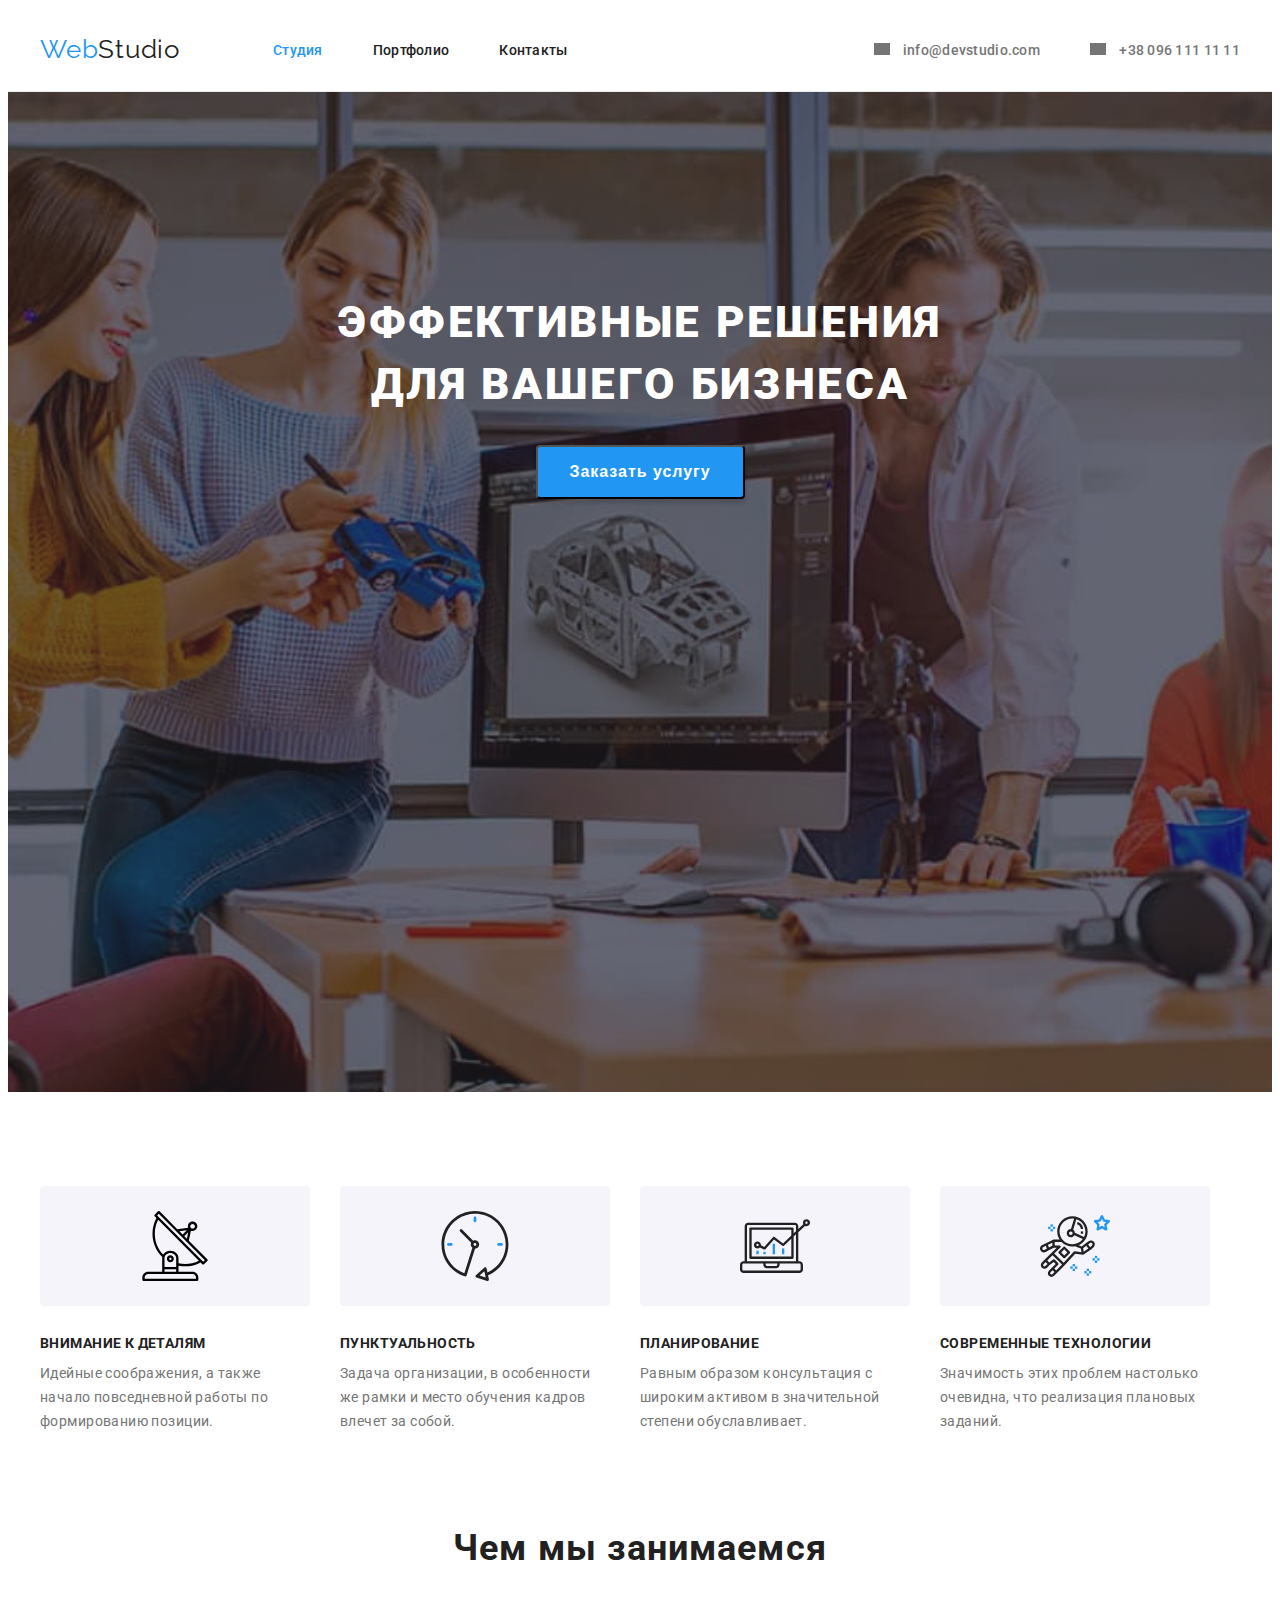
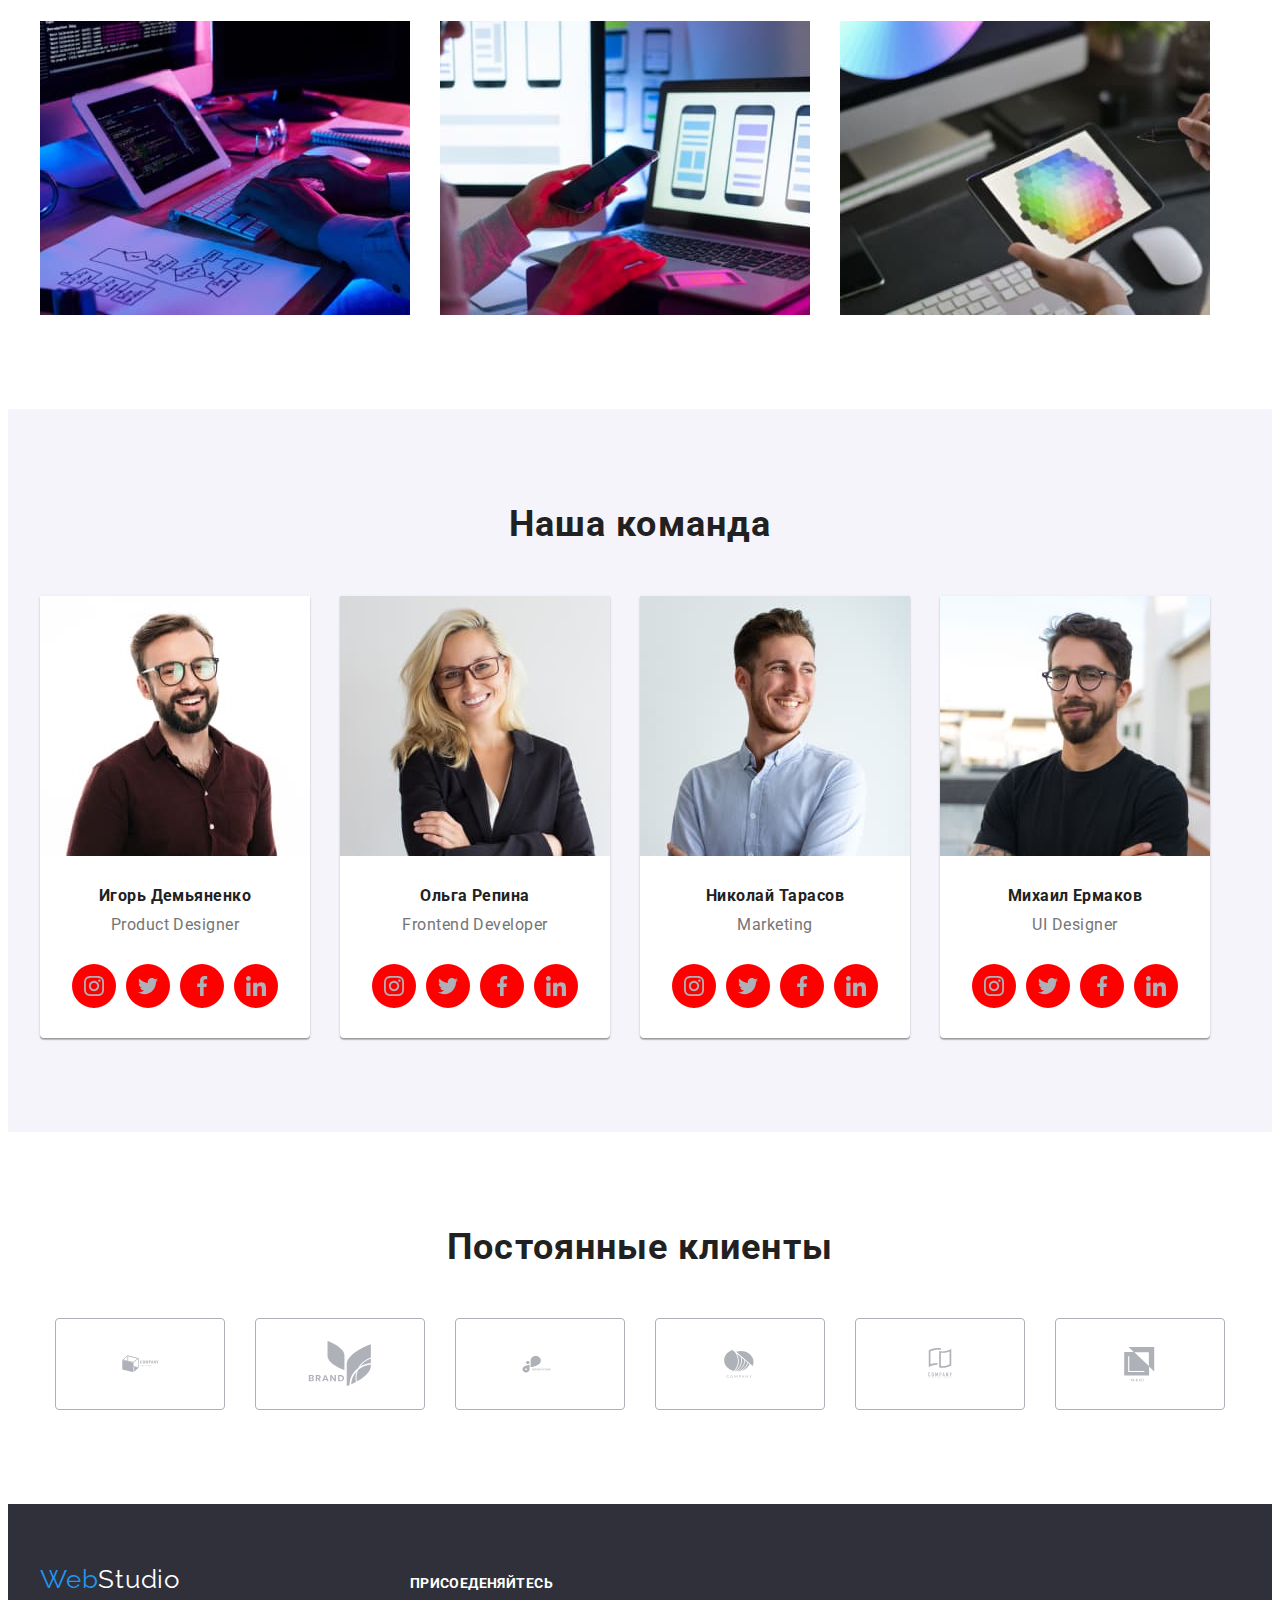
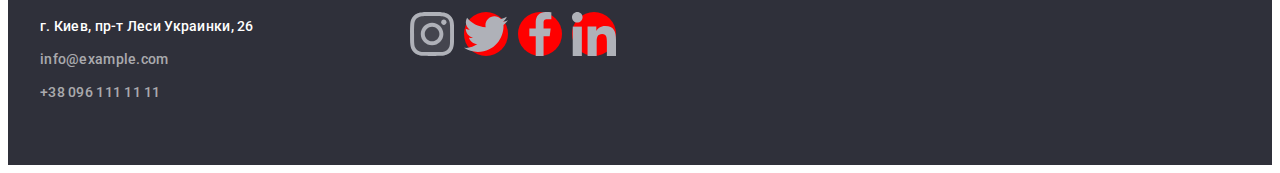
==== index.html @ eb49e993 "y" ====
<!DOCTYPE html>
<html lang="ru">
  <head>
    <meta charset="UTF-8" />
    <meta http-equiv="X-UA-Compatible" content="IE=edge" />
    <meta name="viewport" content="width=device-width, initial-scale=1.0" />
    <title>WebStudio</title>
    <link rel="preconnect" href="https://fonts.googleapis.com" />
    <link rel="preconnect" href="https://fonts.gstatic.com" crossorigin />
    <link
      href="https://fonts.googleapis.com/css2?family=Raleway:ital,wght@0,700;1,700&display=swap"
      rel="stylesheet"
    />
    <link
      href="https://fonts.googleapis.com/css2?family=Raleway:wght@700&family=Roboto:wght@400;500;700;900&family=Shizuru&display=swap"
      rel="stylesheet"
    />
    <link
      rel="stylesheet"
      href="https://cdnjs.cloudflare.com/ajax/libs/modern-normalize/1.1.0/modern-normalize.min.css"
      integrity="sha512-wpPYUAdjBVSE4KJnH1VR1HeZfpl1ub8YT/NKx4PuQ5NmX2tKuGu6U/JRp5y+Y8XG2tV+wKQpNHVUX03MfMFn9Q=="
      crossorigin="anonymous"
      referrerpolicy="no-referrer"
    />
    <link rel="stylesheet" href="./css/styles.css" />
  </head>
  <body>
    <header class="border">
      <div class="container container-flex">
        <nav class="container-flex">
          <a href="index.html" class="header-logo a logo"
            ><span class="header-logo-styles">Web</span>Studio</a
          >
          <ul class="list container-flex header-stydia">
            <li class="header-info-margin">
              <a class="header-items a" href="index.html"
                ><span class="portfolio">Студия</span></a
              >
            </li>
            <li class="header-info-margin header-port">
              <a class="header-items a" href="portfolio.html">Портфолио</a>
            </li>
            <li class="header-info-margin header-cont">
              <a class="header-items a" href="#contacts">Контакты</a>
            </li>
          </ul>
        </nav>
        <ul class="list container-flex header-email">
          <li class="header-info-margin icon-email">
            <a class="header-contakty a conatakt header-mail" href="mailto:">
              <svg class="email" width="16" height="12">
                <use href="./images/symbol-defs.svg#icon-envelope5"></use>
              </svg>
              info@devstudio.com</a
            >
          </li>
          <li class="header-info-margin header-tele">
            <a class="header-contakty a header-tel" href="tel:+380961111111">
              <svg class="email" width="16" height="12">
                <use href="./images/symbol-defs.svg#icon-Vector"></use>
              </svg>
              +38 096 111 11 11</a
            >
          </li>
        </ul>
      </div>
    </header>
    <main>
      <section class="hero overlay">
        <div class="container">
          <h1 class="hero-list list">ЭФФЕКТИВНЫЕ РЕШЕНИЯ ДЛЯ ВАШЕГО БИЗНЕСА</h1>
          <button type="button" class="hero-btn">
            <span class="hero-btn-text">Заказать услугу</span>
          </button>
        </div>
      </section>
      <section class="main-section">
        <div class="container">
          <h2 class="visually-hidden">
            Ключевые моменты и решения для бизнеса
          </h2>
          <ul class="main-item list">
            <li class="main-margin">
              <div class="main-icon">
                <svg class="" width="70" height="70">
                  <use href="./images/symbol-defs.svg#icon-antenna1"></use>
                </svg>
              </div>
              <h3 class="main-item-heading item-heading">ВНИМАНИЕ К ДЕТАЛЯМ</h3>
              <p class="main-item-text">
                Идейные соображения, а также начало повседневной работы по
                формированию позиции.
              </p>
            </li>
            <li class="main-margin">
              <div class="main-icon">
                <svg class="" width="70" height="70">
                  <use href="./images/symbol-defs.svg#icon-clock1"></use>
                </svg>
              </div>
              <h3 class="main-item-heading item-heading">ПУНКТУАЛЬНОСТЬ</h3>
              <p class="main-item-text">
                Задача организации, в особенности же рамки и место обучения
                кадров влечет за собой.
              </p>
            </li>
            <li class="main-margin">
              <div class="main-icon">
                <svg class="" width="70" height="70">
                  <use href="./images/symbol-defs.svg#icon-diagram-1"></use>
                </svg>
              </div>
              <h3 class="main-item-heading item-heading">ПЛАНИРОВАНИЕ</h3>
              <p class="main-item-text">
                Равным образом консультация с широким активом в значительной
                степени обуславливает.
              </p>
            </li>
            <li class="main-margin">
              <div class="main-icon">
                <svg class="" width="70" height="70">
                  <use href="./images/symbol-defs.svg#icon-astronaut1"></use>
                </svg>
              </div>
              <h3 class="main-item-heading item-heading">
                СОВРЕМЕННЫЕ ТЕХНОЛОГИИ
              </h3>
              <p class="main-item-text">
                Значимость этих проблем настолько очевидна, что реализация
                плановых заданий.
              </p>
            </li>
          </ul>
        </div>
      </section>
      <section class="main-bottom">
        <div class="container color">
          <h2 class="main-skills-heading general">Чем мы занимаемся</h2>
          <ul class="list img-margin header-flex">
            <li class="main-foto">
              <img
                src="./images/img.jpg"
                alt="Стол с компьютером"
                width="370"
                height="294"
              />
            </li>
            <li class="main-foto">
              <img
                src="./images/img2.jpg"
                alt="Информация на мониторе ноутбука"
                width="370"
                height="294"
              />
            </li>
            <li class="main-foto">
              <img
                src="./images/img3.jpg"
                alt="Цветовая палитра на экране планшета"
                width="370"
                height="294"
              />
            </li>
          </ul>
        </div>
      </section>
      <section class="section">
        <div class="container">
          <h2 class="team-heading general">Наша команда</h2>
          <ul class="list header-flex">
            <li class="team-foto">
              <img
                src="./images/img4.jpg"
                alt="Игорь Демьяненко"
                width="270"
                height="260"
              />
              <h3 class="team-name">Игорь Демьяненко</h3>
              <p class="team-profession">Product Designer</p>
              <ul class="team-foto-item list">
                <li class="team-foto-ikon">
                  <a href="" class="team-soc-link">
                    <svg class="team-soc-svg" width="20" height="20">
                      <use href="./images/symbol-defs.svg#icon-instagram"></use>
                    </svg>
                  </a>
                </li>
                <li class="team-foto-ikon">
                  <a href="" class="team-soc-link">
                    <svg class="team-soc-svg" width="20" height="20">
                      <use href="./images/symbol-defs.svg#icon-twitter"></use>
                    </svg>
                  </a>
                </li>
                <li class="team-foto-ikon">
                  <a href="" class="team-soc-link">
                    <svg class="team-soc-svg" width="20" height="20">
                      <use href="./images/symbol-defs.svg#icon-facebook"></use>
                    </svg>
                  </a>
                </li>
                <li class="team-foto-ikon">
                  <a href="" class="team-soc-link">
                    <svg class="team-soc-svg" width="20" height="20">
                      <use href="./images/symbol-defs.svg#icon-linkedin"></use>
                    </svg>
                  </a>
                </li>
              </ul>
            </li>
            <li class="team-foto">
              <img
                src="./images/img5.jpg"
                alt="Ольга Репина"
                width="270"
                height="260"
              />
              <div>
                <h3 class="team-name">Ольга Репина</h3>
                <p class="team-profession">Frontend Developer</p>
                <ul class="team-foto-item list">
                  <li class="team-foto-ikon">
                    <a href="" class="team-soc-link">
                      <svg class="team-soc-svg" width="20" height="20">
                        <use
                          href="./images/symbol-defs.svg#icon-instagram"
                        ></use>
                      </svg>
                    </a>
                  </li>
                  <li class="team-foto-ikon">
                    <a href="" class="team-soc-link">
                      <svg class="team-soc-svg" width="20" height="20">
                        <use href="./images/symbol-defs.svg#icon-twitter"></use>
                      </svg>
                    </a>
                  </li>
                  <li class="team-foto-ikon">
                    <a href="" class="team-soc-link">
                      <svg class="team-soc-svg" width="20" height="20">
                        <use
                          href="./images/symbol-defs.svg#icon-facebook"
                        ></use>
                      </svg>
                    </a>
                  </li>
                  <li class="team-foto-ikon">
                    <a href="" class="team-soc-link">
                      <svg class="team-soc-svg" width="20" height="20">
                        <use
                          href="./images/symbol-defs.svg#icon-linkedin"
                        ></use>
                      </svg>
                    </a>
                  </li>
                </ul>
              </div>
            </li>
            <li class="team-foto">
              <img
                src="./images/img6.jpg"
                alt="Николай Тарасов"
                width="270"
                height="260"
              />
              <div>
                <h3 class="team-name">Николай Тарасов</h3>
                <p class="team-profession">Marketing</p>
                <ul class="team-foto-item list">
                  <li class="team-foto-ikon">
                    <a href="" class="team-soc-link">
                      <svg class="team-soc-svg" width="20" height="20">
                        <use
                          href="./images/symbol-defs.svg#icon-instagram"
                        ></use>
                      </svg>
                    </a>
                  </li>
                  <li class="team-foto-ikon">
                    <a href="" class="team-soc-link">
                      <svg class="team-soc-svg" width="20" height="20">
                        <use href="./images/symbol-defs.svg#icon-twitter"></use>
                      </svg>
                    </a>
                  </li>
                  <li class="team-foto-ikon">
                    <a href="" class="team-soc-link">
                      <svg class="team-soc-svg" width="20" height="20">
                        <use
                          href="./images/symbol-defs.svg#icon-facebook"
                        ></use>
                      </svg>
                    </a>
                  </li>
                  <li class="team-foto-ikon">
                    <a href="" class="team-soc-link">
                      <svg class="team-soc-svg" width="20" height="20">
                        <use
                          href="./images/symbol-defs.svg#icon-linkedin"
                        ></use>
                      </svg>
                    </a>
                  </li>
                </ul>
              </div>
            </li>
            <li class="team-foto">
              <img
                src="./images/img7.jpg"
                alt="Михаил Ермаков"
                width="270"
                height="260"
              />
              <div>
                <h3 class="team-name">Михаил Ермаков</h3>
                <p class="team-profession">UI Designer</p>
                <ul class="team-foto-item list">
                  <li class="team-foto-ikon">
                    <a href="" class="team-soc-link">
                      <svg class="team-soc-svg" width="20" height="20">
                        <use
                          href="./images/symbol-defs.svg#icon-instagram"
                        ></use>
                      </svg>
                    </a>
                  </li>
                  <li class="team-foto-ikon">
                    <a href="" class="team-soc-link">
                      <svg class="team-soc-svg" width="20" height="20">
                        <use href="./images/symbol-defs.svg#icon-twitter"></use>
                      </svg>
                    </a>
                  </li>
                  <li class="team-foto-ikon">
                    <a href="" class="team-soc-link">
                      <svg class="team-soc-svg" width="20" height="20">
                        <use
                          href="./images/symbol-defs.svg#icon-facebook"
                        ></use>
                      </svg>
                    </a>
                  </li>
                  <li class="team-foto-ikon">
                    <a href="" class="team-soc-link">
                      <svg class="team-soc-svg" width="20" height="20">
                        <use
                          href="./images/symbol-defs.svg#icon-linkedin"
                        ></use>
                      </svg>
                    </a>
                  </li>
                </ul>
              </div>
            </li>
          </ul>
        </div>
      </section>
      <section class="main-clients">
        <div class="container">
          <h2 class="clients">Постоянные клиенты</h2>
          <ul class="list main-clients-flex">
            <li class="main-clients-list">
              <a href="" class="main-web main-clients-icon"
                ><svg class="" width="41" height="46.7">
                  <use href="./images/symbol-defs.svg#icon-Logo5"></use></svg
              ></a>
            </li>
            <li class="main-clients-list">
              <a href="" class="main-web main-clients-icon"
                ><svg class="" width="106" height="60">
                  <use
                    class="logo-items"
                    href="./images/symbol-defs.svg#icon-Logo4"
                  ></use></svg
              ></a>
            </li>
            <li class="main-clients-list">
              <a href="" class="main-web main-clients-icon"
                ><svg class="" width="43.46" height="41.18">
                  <use
                    class="logo-items"
                    href="./images/symbol-defs.svg#icon-Logo3"
                  ></use></svg
              ></a>
            </li>
            <li class="main-clients-list">
              <a href="" class="main-web main-clients-icon"
                ><svg class="" width="84.44" height="40.62">
                  <use
                    class="logo-items"
                    href="./images/symbol-defs.svg#icon-Logo2"
                  ></use></svg
              ></a>
            </li>
            <li class="main-clients-list">
              <a href="" class="main-web main-clients-icon"
                ><svg class="" width="62.54" height="45.43">
                  <use
                    class="logo-items"
                    href="./images/symbol-defs.svg#icon-Logo1"
                  ></use></svg
              ></a>
            </li>
            <li class="main-clients-list">
              <a href="" class="main-web main-clients-icon"
                ><svg class="" width="93.79" height="43.93">
                  <use
                    class="logo-items"
                    href="./images/symbol-defs.svg#icon-Logo"
                  ></use></svg
              ></a>
            </li>
          </ul>
        </div>
      </section>
      <footer class="footer" id="contacts">
        <div class="container">
          <div class="footer-modern">
            <a href="index.html" class="footer-logo a logo"
              >Web<span class="footer-logo-text">Studio</span></a
            >
            <address class="footer-address">
              <ul class="list">
                <li class="cont-padding">
                  <a
                    href="https://bit.ly/3pXMvUd"
                    target="_blank"
                    rel="noopener noreferrer"
                    class="footer-item a genera-text header-contakty"
                    >г. Киев, пр-т Леси Украинки, 26</a
                  >
                </li>
                <li class="cont-padding">
                  <a
                    href="mailto:info@devstudio.com"
                    class="footer-list a header-contakty"
                    >info@example.com</a
                  >
                </li>
                <li class="cont-padding">
                  <a
                    href="tel:+380961111111"
                    class="footer-list a genera-text header-contakty"
                    >+38 096 111 11 11</a
                  >
                </li>
              </ul>
            </address>
          </div>
          <div>
            <p class="footer-social">ПРИСОЕДЕНЯЙТЕСЬ</p>
            <ul class="list footer-cont">
              <li class="footer-emazing footer-social-link">
                <a href="" class="social-links">
                  <svg class="footer-color-icon" width="44" height="44">
                    <use href="./images/symbol-defs.svg#icon-instagram"></use>
                  </svg>
                </a>
              </li>
              <li class="footer-emazing footer-social-link">
                <a href="" class="social-links">
                  <svg class="footer-color-icon" width="44" height="44">
                    <use href="./images/symbol-defs.svg#icon-twitter"></use>
                  </svg>
                </a>
              </li>
              <li class="footer-emazing footer-social-link">
                <a href="" class="social-links">
                  <svg class="footer-color-icon" width="44" height="44">
                    <use href="./images/symbol-defs.svg#icon-facebook"></use>
                  </svg>
                </a>
              </li>
              <li class="footer-emazing footer-social-link">
                <a href="" class="social-links">
                  <svg class="footer-color-icon" width="44" height="44">
                    <use href="./images/symbol-defs.svg#icon-linkedin"></use>
                  </svg>
                </a>
              </li>
            </ul>
          </div>
        </div>
      </footer>
    </main>
  </body>
</html>
---- css/styles.css ----
:root {
  --header: #ffffff;
  --portfolio: #2196f3;
  --header-logo: #212121;
  --header-logo-styles: #2196f3;
  --header-color: #ffffff;
  --header-items: #212121;
  --main-item-heading: #212121;
  --main-item-text: #757575;
  --main-skills-heading: #212121;
  --team: #f5f4fa;
  --team-name: #212121;
  --team-profession: #757575;
  --footer-logo-text: #ffffff;
  --hero: #2f303a;
  --hover-focus: #2196f3;
  --contacty: #757575;
  --footer-logo: #ffffff;
}

body {
  font-family: "Roboto";
}

.a {
  text-decoration: none;
}
.list {
  padding: 0;
  margin: 0;
  list-style: none;
}

p,
h1,
h2,
h3,
h4,
h5,
h6 {
  margin: 0;
  padding: 0;
}

ul,
ol {
  padding-left: 0;
  margin: 0;
}

button {
  cursor: pointer;
}

img {
  width: 100%;
  height: auto;
  display: block;
}

.container {
  width: 1200px;

  padding: 0 15px;
  margin: 0 auto;
}

.logo {
  font-family: "Raleway";
  font-style: normal;
  font-size: 26px;
  line-height: 1.2;

  letter-spacing: 0.03em;
}

/* .section-avto {
  margin: auto;
} */
/* --------------------------------------------------------------general------------------------------------------------------------ */
.general {
  font-family: inherit;
  font-size: 36px;
  line-height: 1.2;
}

.genera-text {
  font-family: inherit;
  font-size: 14px;
  line-height: 1.71;
  letter-spacing: 0.03em;
}

.item-heading {
  font-family: inherit;
  font-size: 14px;
  line-height: 1.14;
  letter-spacing: 0.03em;
  text-transform: uppercase;
}

.visually-hidden {
  position: absolute;
  white-space: nowrap;
  width: 1px;
  height: 1px;
  overflow: hidden;
  border: 0;
  padding: 0;
  clip: rect(0 0 0 0);
  clip-path: inset(50%);
  margin: -1px;
}

.container-flex {
  display: flex;
  flex-direction: row;
  align-items: center;
}

.border {
  border-bottom: 1px solid #ececec;
}

/* ----------------------------------------------------------header-------------------------------------------------------------- */
.header {
  border-bottom: 1px solid #ececec;

  background: var(--header);
}

.header-center {
  display: flex;
  justify-content: center;
}

.head {
  margin: 24px 0 25px 0;
}

.header-logo {
  color: var(--header-logo);
}

.header-navigation {
  color: var(--header-navigation);
}

.header-logo-styles {
  color: var(--header-logo-styles);
}

.header-flex {
  display: flex;
}

.header-info-margin {
  padding-top: 32px;
  padding-bottom: 32px;
}

.header-flex-partfolio {
  margin-bottom: 50px;

  display: flex;
}

.header-items {
  font-family: inherit;
  font-weight: 500;
  font-size: 14px;
  line-height: 1.2;
  letter-spacing: 0.02em;

  color: var(--header-items);
}

.header-items:hover,
.header-items:focus {
  color: var(--hover-focus);
}

.header-contakty {
  font-family: inherit;
  font-weight: 500;
  font-size: 14px;
  line-height: 1.14;
  letter-spacing: 0.02em;

  color: var(--contacty);
}

.header-contakty:hover,
.header-contakty:focus {
  color: var(--hover-focus);
}

.header-stydia {
  margin-left: 93px;
}

.header-port {
  margin-left: 50px;
}

.header-cont {
  margin-left: 50px;
}

.header-email {
  margin-left: auto;
}

.header-tele {
  margin-left: 50px;
}

/* -----------------------------------------------------------------hero-------------------------------------------------------- */
.hero {
  padding-top: 200px;
  padding-bottom: 200px;
  text-align: center;

  background: var(--hero);
}
.hero-list {
  margin-bottom: 30px;
  margin-left: auto;
  margin-right: auto;

  max-width: 696px;

  font-family: inherit;
  font-weight: 900;
  font-size: 44px;
  line-height: 1.4;
  text-align: center;
  letter-spacing: 0.06em;
  text-transform: uppercase;

  color: var(--header-color);
}

.hero-btn {
  margin-bottom: 0%;

  padding: 10px 32px 10px 32px;

  background: var(--header-logo-styles);
  box-shadow: 0px 4px 4px rgba(0, 0, 0, 0.15);
  border-radius: 4px;
}

.hero-btn-text {
  display: flex;
  align-items: center;
  text-align: center;

  font-family: inherit;
  font-weight: 700;
  font-size: 16px;
  line-height: 1.87;
  letter-spacing: 0.06em;

  color: var(--header-color);
}
/* --------------------------------------------------------------main------------------------------------------------------------ */
.main-bottom {
  padding-bottom: 94px;
}

.main-section {
  padding: 94px 0;
  background: var(--header);
}

.main-item {
  display: flex;
}

.main-item-heading {
  margin-bottom: 10px;
  color: var(--main-item-heading);
}

.main-margin {
  display: inline;
  margin-right: 30px;

  width: 270px;

  font-weight: 400;
  font-size: 14px;
  line-height: 1.7;
  letter-spacing: 0.03em;
}

.main-margin:last-child {
  margin-right: 0;
}

.main-item-text {
  max-width: 270px;

  color: var(--main-item-text);
}

.main-skills-heading {
  margin-bottom: 50px;

  text-align: center;

  letter-spacing: 0.03em;

  color: var(--main-skills-heading);
}

.main-foto {
  margin-right: 30px;
}

.main-foto:last-child {
  margin-right: 0;
}

.section {
  background: #f5f4fa;
  padding: 94px 0;
}

.main-icon {
  width: 270px;
  height: 120px;
  background-color: #f5f4fa;
  display: flex;
  align-items: center;
  justify-content: center;
  border-radius: 4px;
  margin-bottom: 30px;
}

/* --------------------------------------------------------------team------------------------------------------------------------ */

.team {
  padding: 94px 0;

  background: var(--team);
}
.team-heading {
  margin-bottom: 50px;

  text-align: center;

  letter-spacing: 0.03em;

  color: var(--main-skills-heading);
}

.team-foto {
  margin-right: 30px;

  background-color: #ffffff;

  box-shadow: 0px 1px 3px rgba(0, 0, 0, 0.12), 0px 1px 1px rgba(0, 0, 0, 0.14),
    0px 2px 1px rgba(0, 0, 0, 0.2);
  border-radius: 0px 0px 4px 4px;
}

.team-foto:last-child {
  margin-right: 0;
}

.team-name {
  padding-top: 30px;

  text-align: center;

  font-size: 16px;
  line-height: 1.2;
  letter-spacing: 0.03em;

  color: var(--team-name);
}

.team-profession {
  padding-top: 10px;
  padding-bottom: 30px;

  text-align: center;

  font-size: 16px;
  line-height: 1.2;
  letter-spacing: 0.03em;

  color: var(--team-profession);
}

/* ----------------------------------------------------------------footer-------------------------------------------------------------- */
.footer {
  padding-top: 60px;
  padding-bottom: 60px;

  background: var(--hero);
}

.footer-logo {
  display: inline-block;

  margin-bottom: 20px;
  color: #2196f3;
}

.footer-logo-text {
  color: #ffffff;
}

.yu {
  padding-bottom: 0;
}
.cont-padding {
  margin-bottom: 9px;
}
.cont-padding:last-child {
  margin-bottom: 0px;
}

.footer-item {
  color: var(--header-color);
}

.footer-list {
  padding-bottom: 9px;
  padding-bottom: 0;

  color: rgba(255, 255, 255, 0.6);
}

.footer-address {
  font-style: normal;
  font-weight: 400;
  font-size: 14px;
  line-height: 1.7;
  letter-spacing: 0.03em;
  color: var(--white-text-color);
}

/* ---------------------------------------------------------btn---------------------------------------------------------------------- */

.btn-text-padding {
  padding: 6px 22px;
}

/* ----------------------------------------------------------portfolio---------------------------------------------------------------- */

.portfolio-section {
  padding: 94px 0;
}

.portfolio-btn {
  color: #212121;

  border-radius: 4px;
  border: none;
  cursor: pointer;
  background: #f5f4fa;

  font-family: "Roboto";
  font-style: normal;
  font-weight: 500;
  font-size: 16px;
  line-height: 1.6;
}

.portfolio-btn:hover,
.portfolio-btn:focus {
  background-color: #2196f3;
  color: #ffffff;
}

.portfolio {
  color: var(--portfolio);
}

.portfolio-img-flex {
  display: flex;
  flex-wrap: wrap;
}

.portfolio-main {
  font-family: inherit;
  font-size: 16px;
  line-height: 1, 6;
  text-align: center;
  letter-spacing: 0.03em;

  background-color: var(--portfolio-main);
}

.portfolio-img {
  position: absolute;
  width: 370px;
  height: 404px;
  left: 215px;
  top: 262px;

  background: var(--header-color);
  border: 1px solid #eeeeee;
  box-sizing: border-box;
  box-shadow: 0px 1px 1px rgba(0, 0, 0, 0.12), 0px 4px 4px rgba(0, 0, 0, 0.06),
    1px 4px 6px rgba(0, 0, 0, 0.16);
}

/* .portfolio-padding {
  padding-bottom: 94px;
} */

.portfolio-text {
  font-family: inherit;
  font-size: 18px;
  line-height: 2;
  letter-spacing: 0.06em;

  color: var(--items);
}

.portfolio-list {
  font-family: inherit;
  font-weight: 400;
  font-size: 16px;
  line-height: 1, 8;
  letter-spacing: 0.03em;

  color: var(--contakty);
}

.portfolio-kont {
  color: var(--header-color);
}

.button:button {
  color: var(--logo-color);
}

.portfolio-btn-padding {
  margin-right: 8px;
}
.portfolio-btn-padding:last-child {
  margin-right: 0;
}

/* --------------------------------flex-box--------------------------------------- */
.flex-box {
  width: 370px;
  margin-bottom: 30px;
}

.flex-box:nth-child(1n + 7) {
  margin-bottom: 0;
}

.flex-box:nth-child(3n) {
  margin-right: 0;
}

.border-box {
  border: 1px solid #eeeeee;
  margin-right: 30px;
}

.text-box {
  margin-bottom: 4px;
}

.portfolio-list-test {
  padding-top: 20px;
  padding-bottom: 20px;
  padding-left: 24px;
}

/* ----------------------------overlay-------------------------------------- */

.overlay {
  max-width: 1600px;
  height: 600px;
  margin-left: auto;
  margin-right: auto;
  background-repeat: no-repeat;
  background-image: linear-gradient(
      to right,
      rgba(47, 48, 58, 0.4),
      rgba(47, 48, 58, 0.4)
    ),
    url("../images/Img17.jpg");
  background-size: cover;
  background-position: center;
}

.icon-social::after {
  display: inline-block;
  content: "";
  height: 12px;
  width: 16px;
  background-image: url("../images/instagram.svg");
}

.team-foto-item {
  display: flex;
  justify-content: center;
  margin-bottom: 30px;
}

.team-foto-ikon + .team-foto-ikon {
  margin-left: 10px;
}

.team-soc-link {
  width: 44px;
  height: 44px;
  background-color: red;
  border-radius: 50px;
  display: flex;
  justify-content: center;
  align-items: center;
}

.team-soc-svg {
  fill: #afb1b8;
}

.team-soc-link:hover,
.team-soc-link:focus {
  background-color: #2196f3;
  fill: #ffffff;
}

.email {
  margin-right: 10px;
  background-color: currentColor;
}

.clients {
  margin-bottom: 50px;

  font-family: "Roboto";
  font-style: normal;
  font-weight: 700;
  font-size: 36px;
  line-height: 42px;
  text-align: center;
  letter-spacing: 0.03em;

  color: #212121;
}

.main-clients {
  padding: 94px 0;
}

.main-clients-flex {
  display: flex;
  justify-content: center;
}

.main-clients-list + .main-clients-list {
  margin-left: 30px;
}

.main-clients-list:hover,
.main-clients-list:focus {
  color: #ffffff;
}

.main-clients-icon {
  fill: #afb1b8;
}

.main-web {
  width: 170px;
  height: 92px;
  display: flex;
  justify-content: center;
  align-items: center;
  border: 1px solid #afb1b8;
  box-sizing: border-box;
  border-radius: 4px;
  cursor: pointer;
}

.footer-text {
  margin-bottom: 20px;
}

.footer-link + .footer-link {
  margin-left: 10px;
}

.footer-social {
  margin-bottom: 20px;

  font-family: "Roboto";
  font-style: normal;
  font-weight: 700;
  font-size: 14px;
  line-height: 1.14;
  letter-spacing: 0.03em;
  text-transform: uppercase;

  color: #ffffff;
}

.footer > .container {
  display: flex;
  align-items: baseline;
}

.footer-modern {
  margin-right: 156px;
}

.footer-cont {
  display: flex;
  justify-content: center;
}

.footer-emazing + .footer-emazing {
  margin-left: 10px;
  background-color: red;
}

.footer-social-link {
  background: rgba(255, 255, 255, 0.1);
  border-radius: 50%;
}
.social-links {
  width: 44px;
  height: 44px;
  border-radius: 50%;
  display: flex;
  justify-content: center;
  align-items: center;
  cursor: pointer;
}

.social-links:hover,
.social-links:focus {
  background-color: #2196f3;
}

.footer-color-icon {
  fill: #ffffff;
}

.main-clients-icon:hover,
.main-clients-icon:focus {
  border: 1px solid #2196f3;
}

.logo-items {
  background-color: currentColor;
}
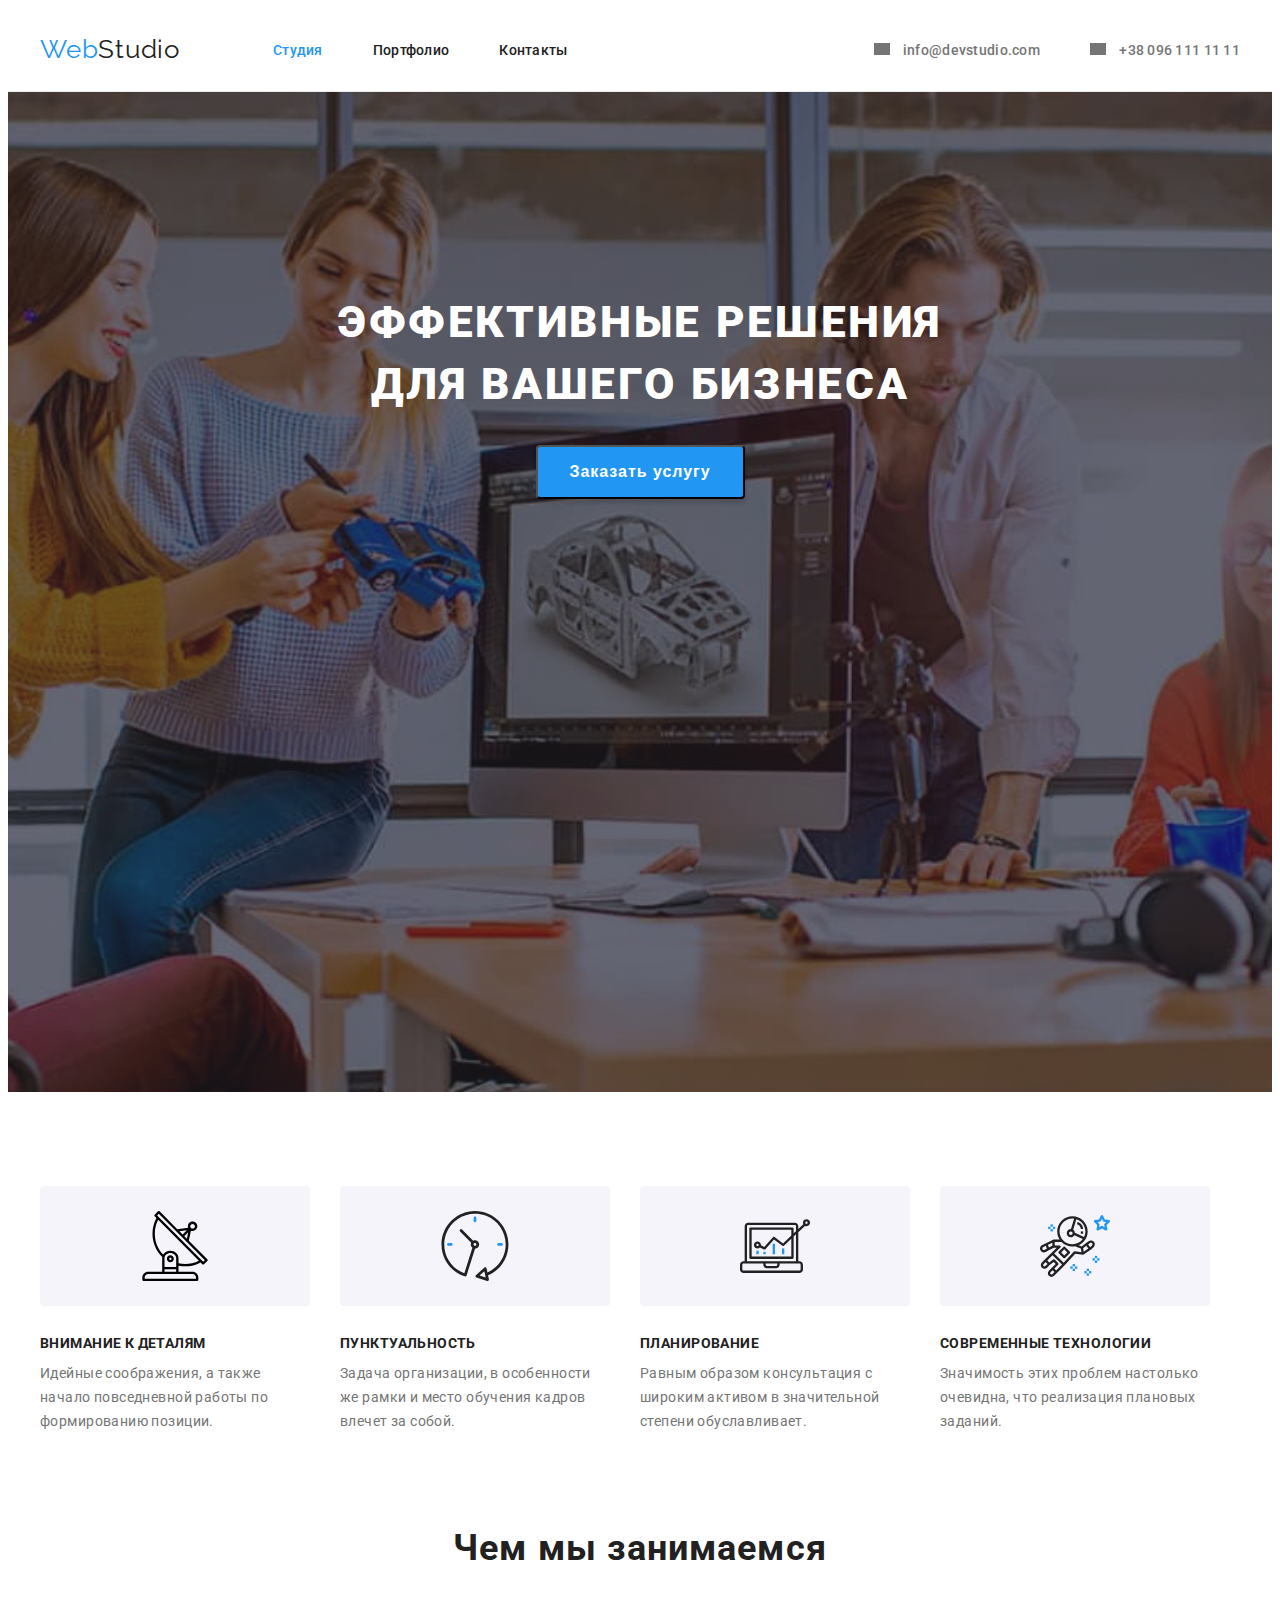
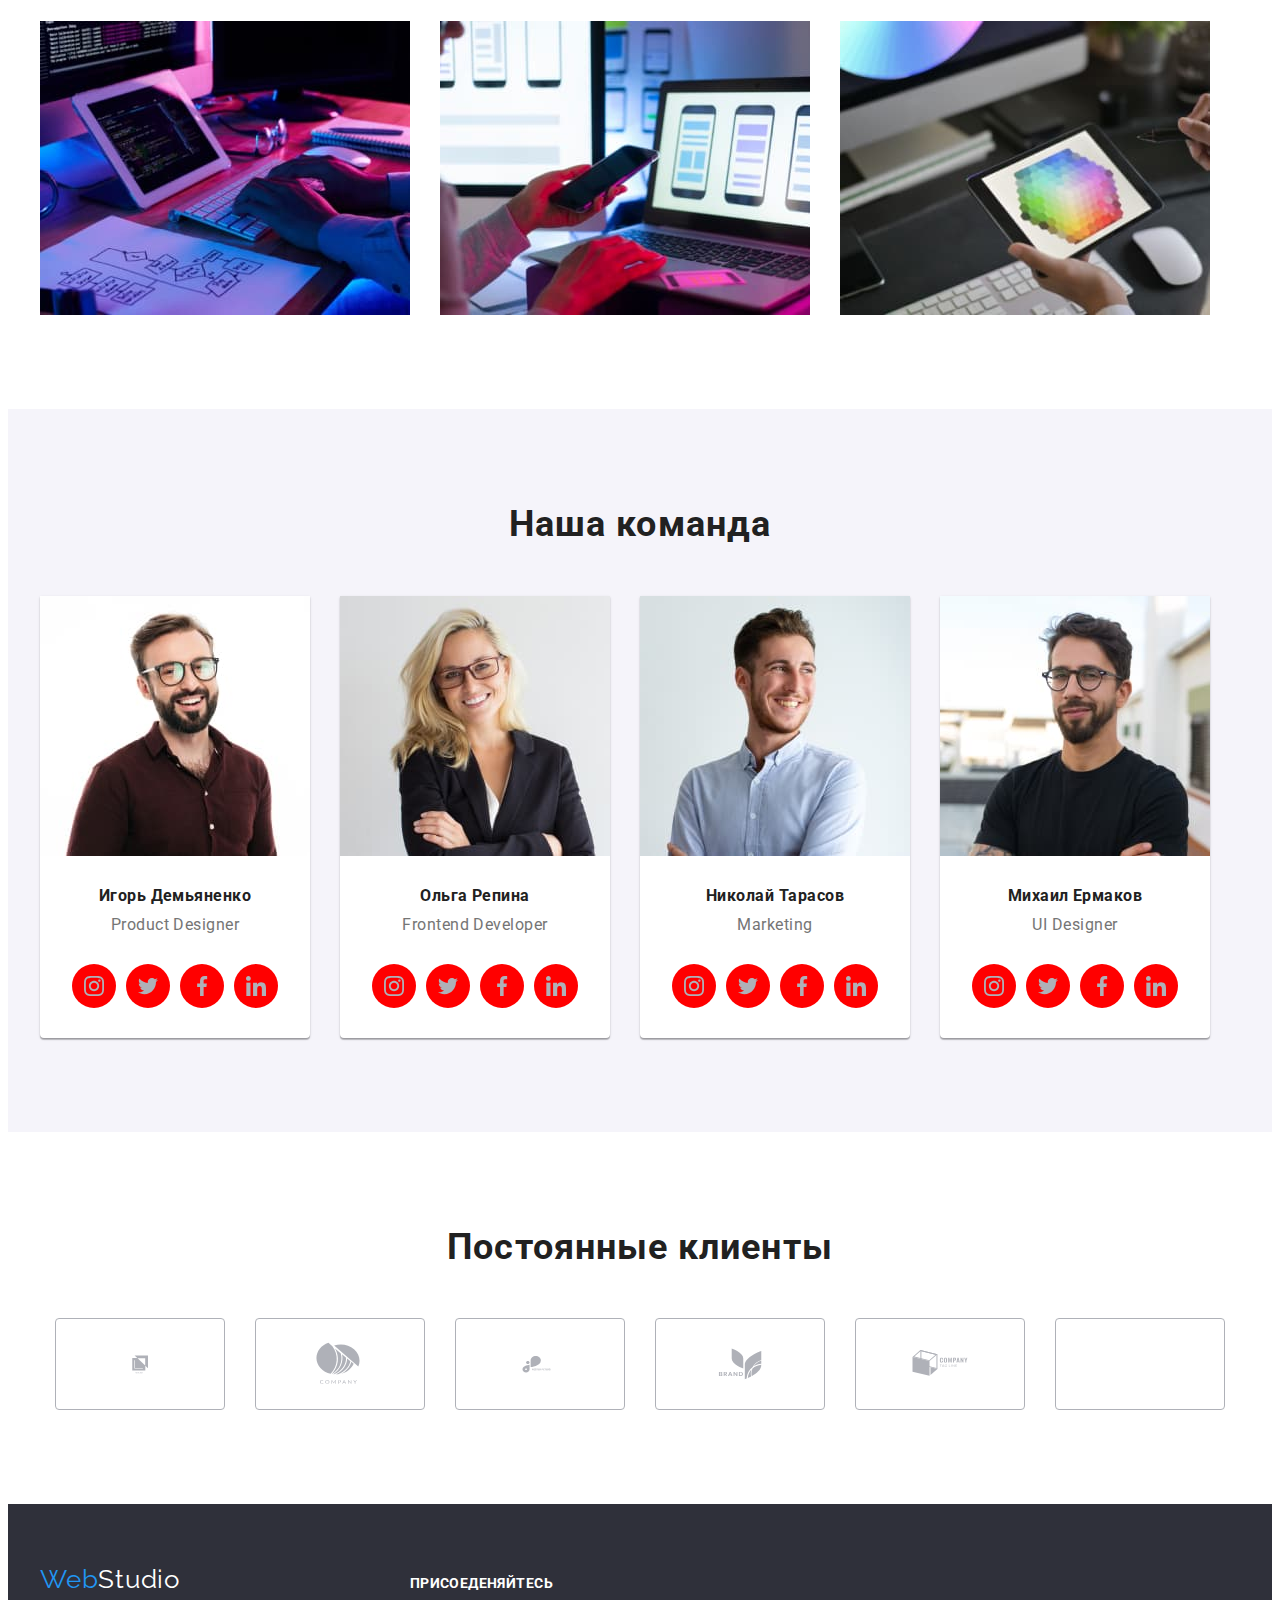
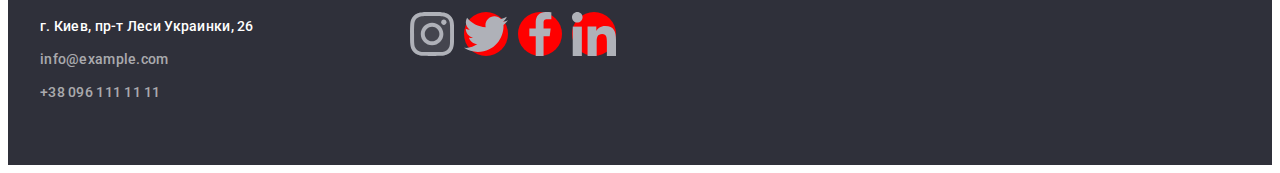
==== commit 48da2f54: "Update index.html" ====
--- a/index.html
+++ b/index.html
@@ -362,7 +362,7 @@
             <li class="main-clients-list">
               <a href="" class="main-web main-clients-icon"
                 ><svg class="" width="41" height="46.7">
-                  <use href="./images/symbol-defs.svg#icon-Logo5"></use></svg
+                  <use href="./images/symbol-defs.svg#icon-Logo"></use></svg
               ></a>
             </li>
             <li class="main-clients-list">
@@ -370,7 +370,7 @@
                 ><svg class="" width="106" height="60">
                   <use
                     class="logo-items"
-                    href="./images/symbol-defs.svg#icon-Logo4"
+                    href="./images/symbol-defs.svg#icon-Logo2"
                   ></use></svg
               ></a>
             </li>
@@ -388,7 +388,7 @@
                 ><svg class="" width="84.44" height="40.62">
                   <use
                     class="logo-items"
-                    href="./images/symbol-defs.svg#icon-Logo2"
+                    href="./images/symbol-defs.svg#icon-Logo4"
                   ></use></svg
               ></a>
             </li>
@@ -397,7 +397,7 @@
                 ><svg class="" width="62.54" height="45.43">
                   <use
                     class="logo-items"
-                    href="./images/symbol-defs.svg#icon-Logo1"
+                    href="./images/symbol-defs.svg#icon-Logo5"
                   ></use></svg
               ></a>
             </li>
@@ -406,7 +406,7 @@
                 ><svg class="" width="93.79" height="43.93">
                   <use
                     class="logo-items"
-                    href="./images/symbol-defs.svg#icon-Logo"
+                    href="./images/symbol-defs.svg#icon-Logo6"
                   ></use></svg
               ></a>
             </li>
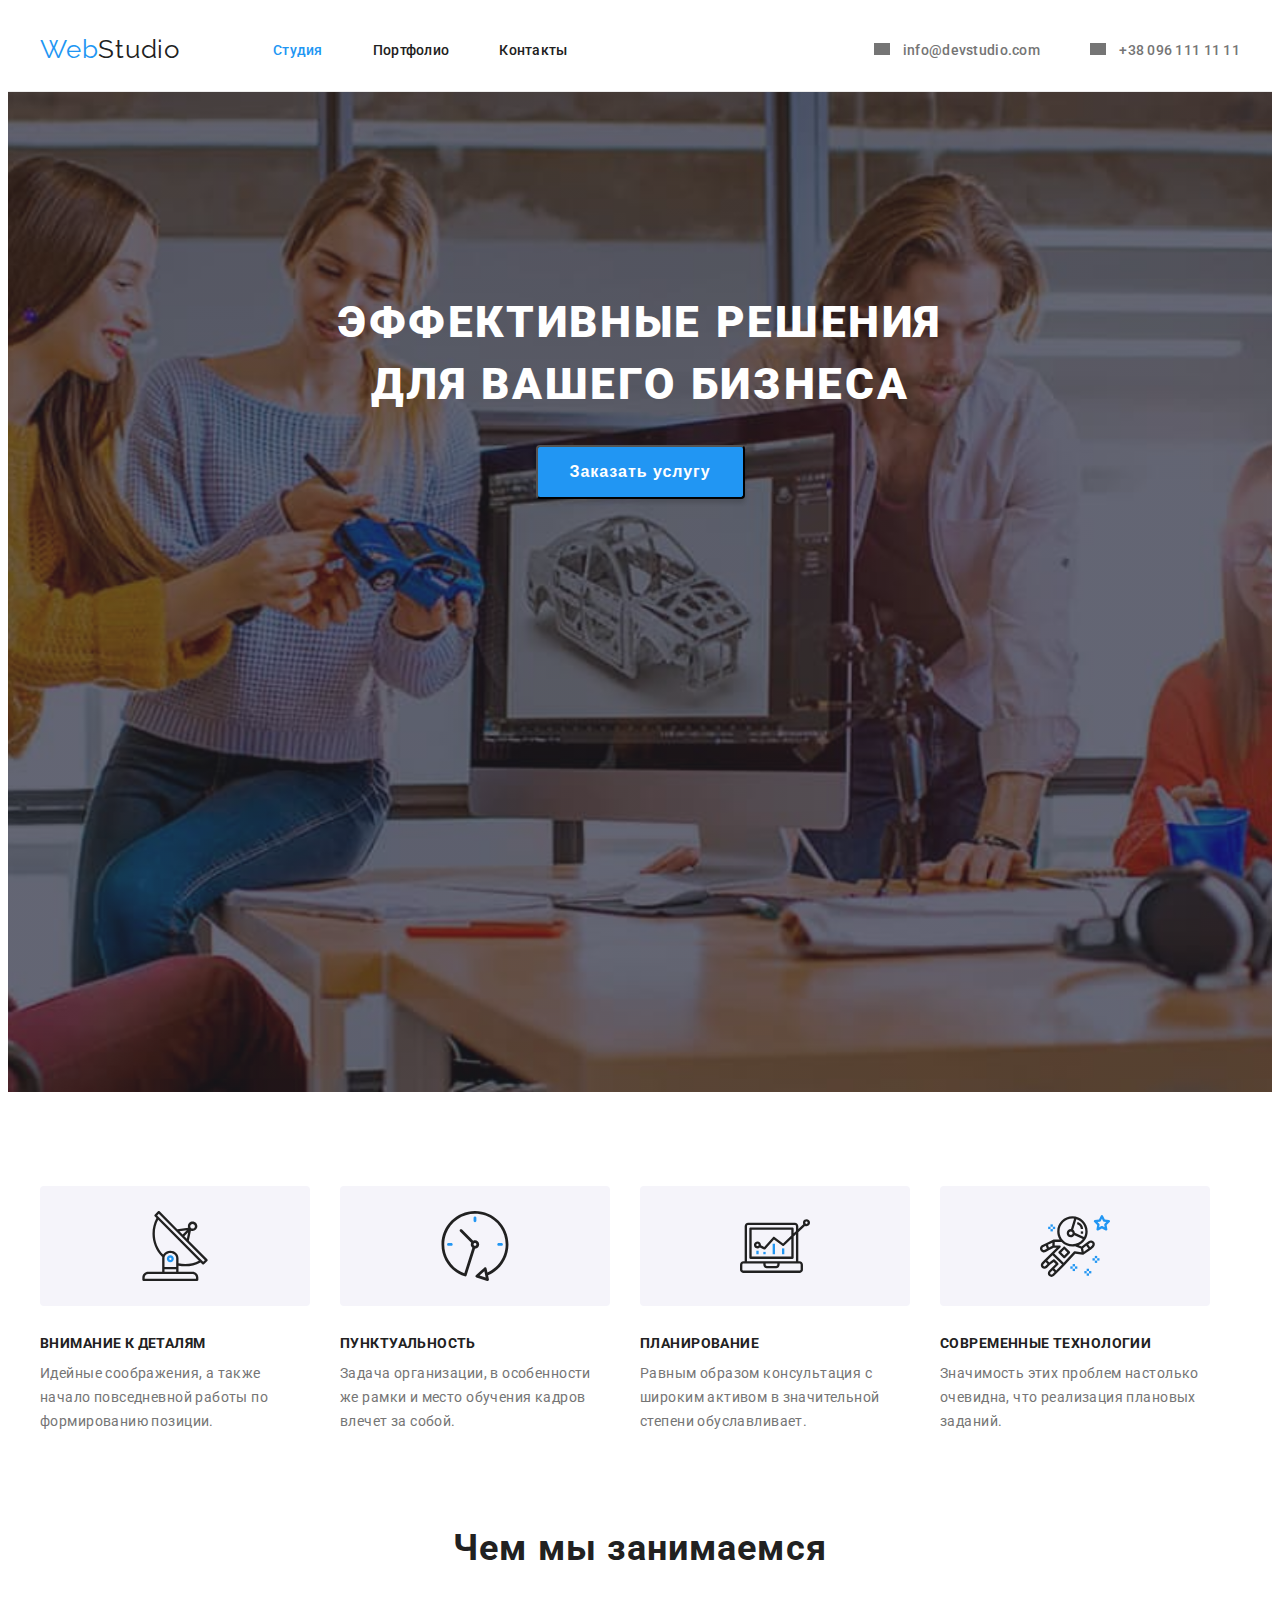
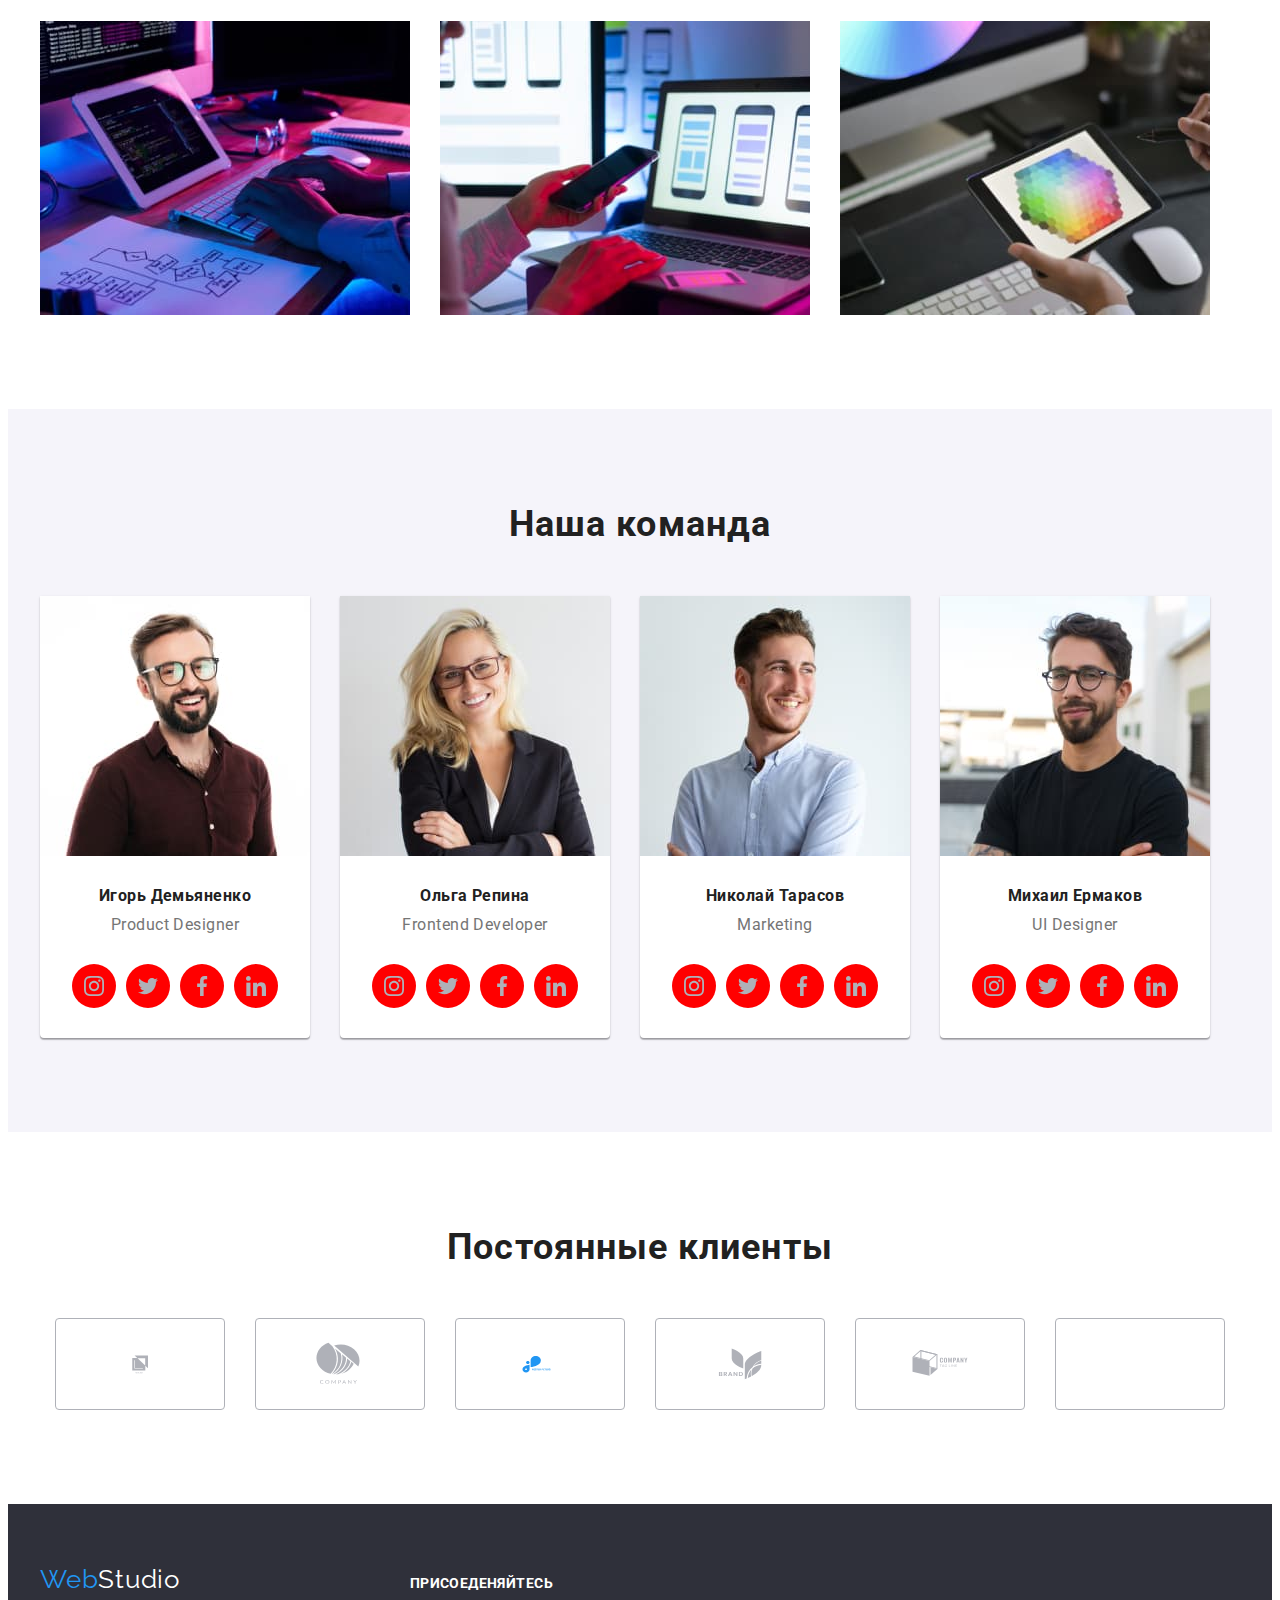
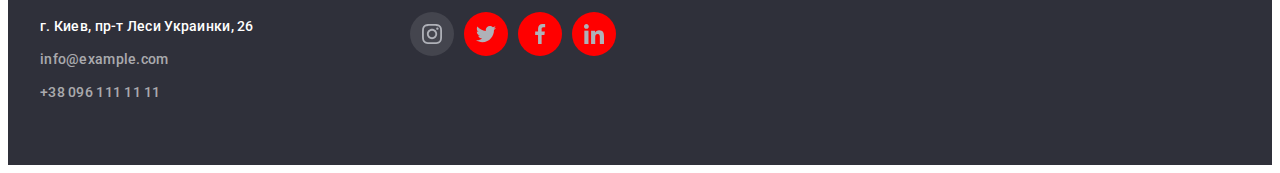
==== commit 9fed1622: "r" ====
--- a/index.html
+++ b/index.html
@@ -49,7 +49,7 @@
           <li class="header-info-margin icon-email">
             <a class="header-contakty a conatakt header-mail" href="mailto:">
               <svg class="email" width="16" height="12">
-                <use href="./images/symbol-defs.svg#icon-envelope5"></use>
+                <use href="./images/symbol-defs.svg#icon-E-mail"></use>
               </svg>
               info@devstudio.com</a
             >
@@ -57,7 +57,7 @@
           <li class="header-info-margin header-tele">
             <a class="header-contakty a header-tel" href="tel:+380961111111">
               <svg class="email" width="16" height="12">
-                <use href="./images/symbol-defs.svg#icon-Vector"></use>
+                <use href="./images/symbol-defs.svg#icon-smartphone"></use>
               </svg>
               +38 096 111 11 11</a
             >
@@ -452,28 +452,28 @@
             <ul class="list footer-cont">
               <li class="footer-emazing footer-social-link">
                 <a href="" class="social-links">
-                  <svg class="footer-color-icon" width="44" height="44">
+                  <svg class="footer-color-icon" width="20" height="20">
                     <use href="./images/symbol-defs.svg#icon-instagram"></use>
                   </svg>
                 </a>
               </li>
               <li class="footer-emazing footer-social-link">
                 <a href="" class="social-links">
-                  <svg class="footer-color-icon" width="44" height="44">
+                  <svg class="footer-color-icon" width="20" height="20">
                     <use href="./images/symbol-defs.svg#icon-twitter"></use>
                   </svg>
                 </a>
               </li>
               <li class="footer-emazing footer-social-link">
                 <a href="" class="social-links">
-                  <svg class="footer-color-icon" width="44" height="44">
+                  <svg class="footer-color-icon" width="20" height="20">
                     <use href="./images/symbol-defs.svg#icon-facebook"></use>
                   </svg>
                 </a>
               </li>
               <li class="footer-emazing footer-social-link">
                 <a href="" class="social-links">
-                  <svg class="footer-color-icon" width="44" height="44">
+                  <svg class="footer-color-icon" width="20" height="20">
                     <use href="./images/symbol-defs.svg#icon-linkedin"></use>
                   </svg>
                 </a>
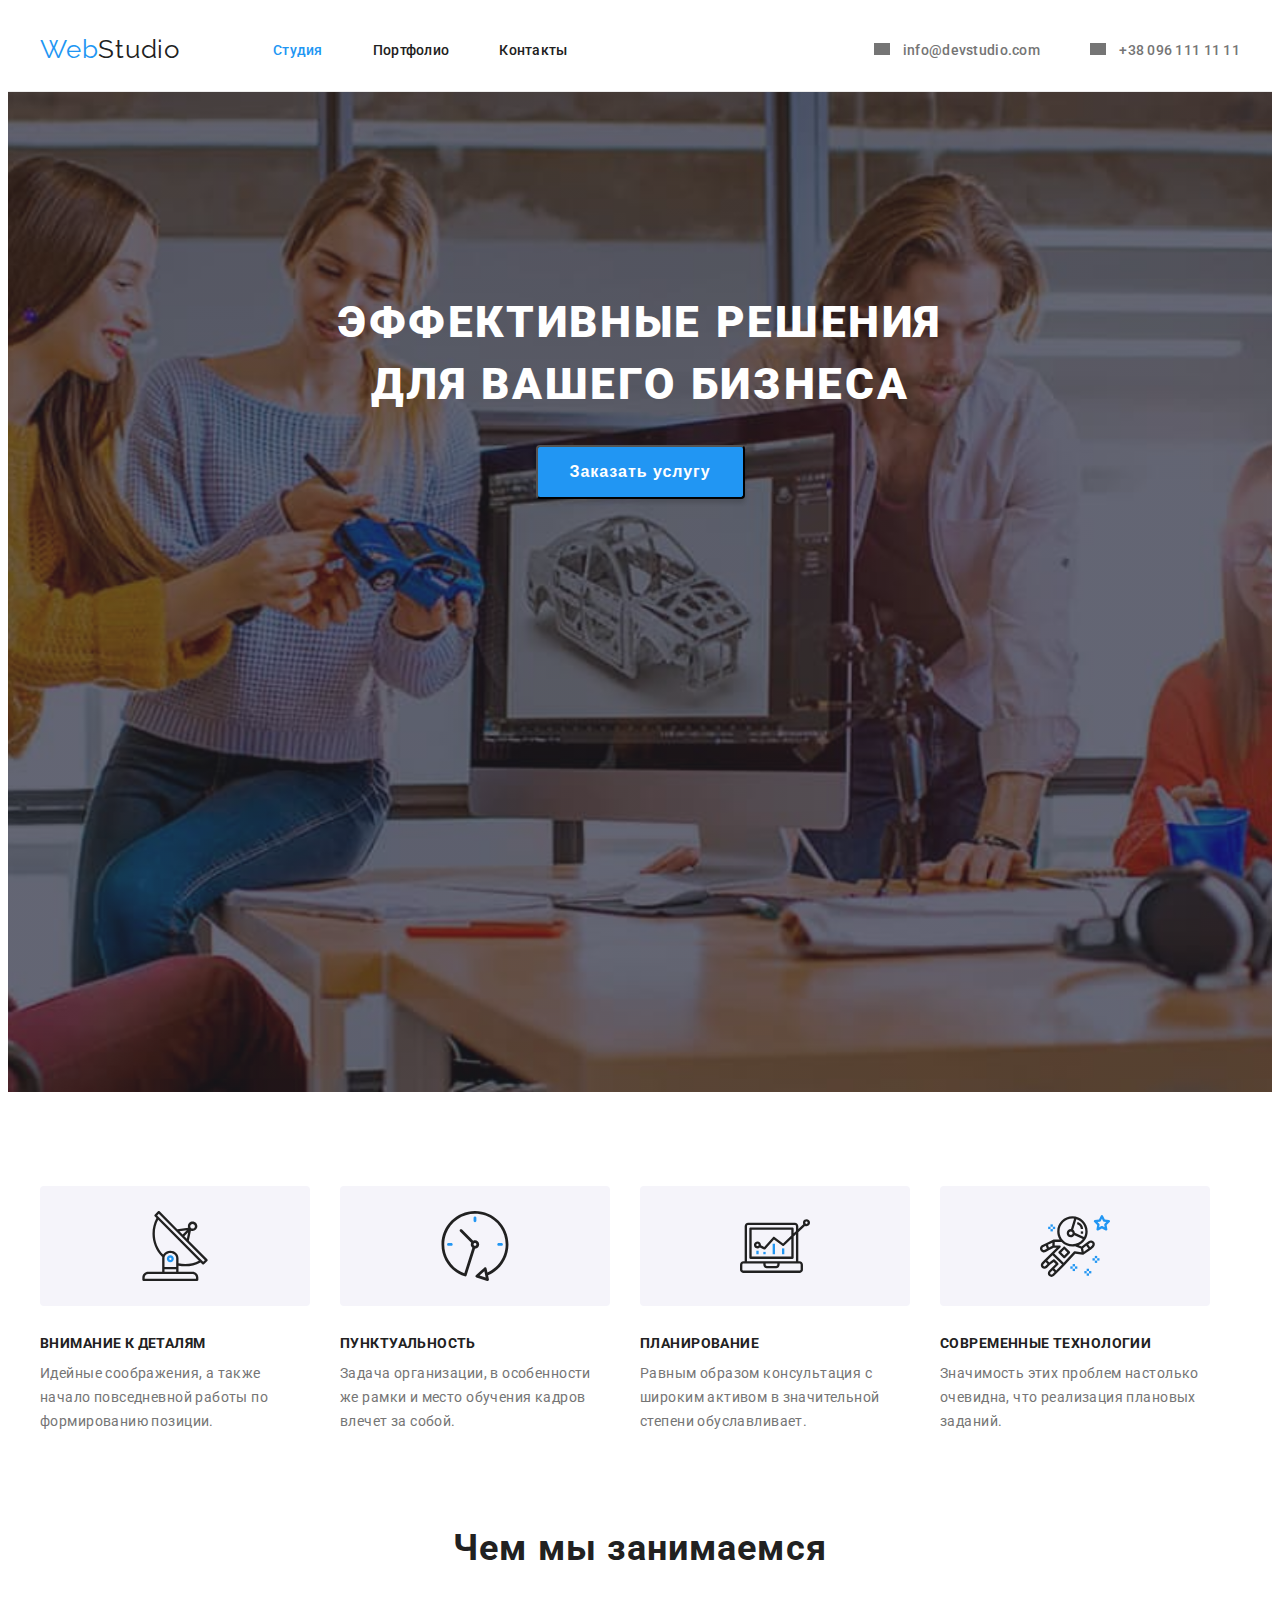
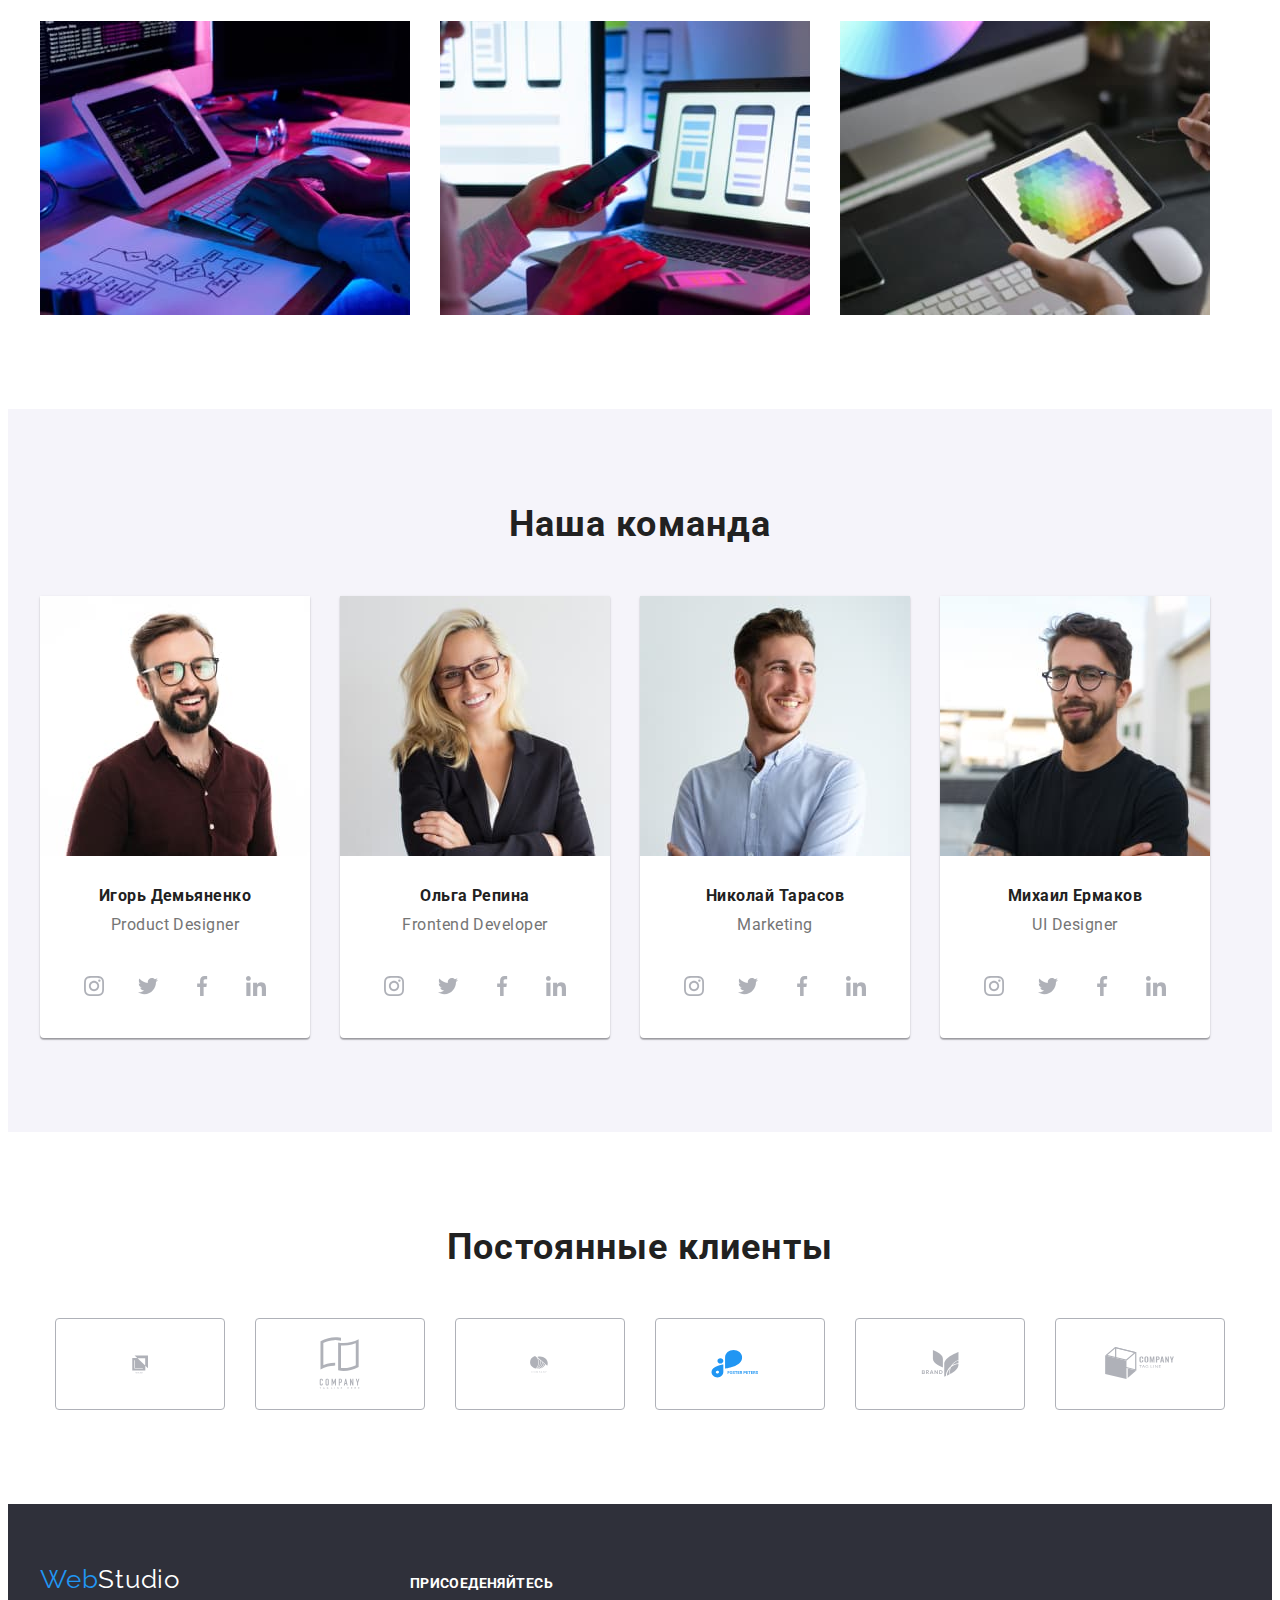
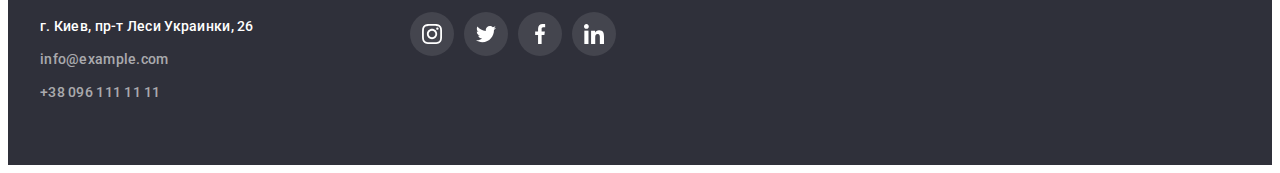
==== commit 0ef6c0d9: "u" ====
--- a/index.html
+++ b/index.html
@@ -370,13 +370,22 @@
                 ><svg class="" width="106" height="60">
                   <use
                     class="logo-items"
+                    href="./images/symbol-defs.svg#icon-Logo1"
+                  ></use></svg
+              ></a>
+            </li>
+            <li class="main-clients-list">
+              <a href="" class="main-web main-clients-icon"
+                ><svg class="" width="43.46" height="41.18">
+                  <use
+                    class="logo-items"
                     href="./images/symbol-defs.svg#icon-Logo2"
                   ></use></svg
               ></a>
             </li>
             <li class="main-clients-list">
               <a href="" class="main-web main-clients-icon"
-                ><svg class="" width="43.46" height="41.18">
+                ><svg class="" width="84.44" height="40.62">
                   <use
                     class="logo-items"
                     href="./images/symbol-defs.svg#icon-Logo3"
@@ -385,7 +394,7 @@
             </li>
             <li class="main-clients-list">
               <a href="" class="main-web main-clients-icon"
-                ><svg class="" width="84.44" height="40.62">
+                ><svg class="" width="62.54" height="45.43">
                   <use
                     class="logo-items"
                     href="./images/symbol-defs.svg#icon-Logo4"
@@ -394,19 +403,10 @@
             </li>
             <li class="main-clients-list">
               <a href="" class="main-web main-clients-icon"
-                ><svg class="" width="62.54" height="45.43">
+                ><svg class="" width="93.79" height="43.93">
                   <use
                     class="logo-items"
                     href="./images/symbol-defs.svg#icon-Logo5"
-                  ></use></svg
-              ></a>
-            </li>
-            <li class="main-clients-list">
-              <a href="" class="main-web main-clients-icon"
-                ><svg class="" width="93.79" height="43.93">
-                  <use
-                    class="logo-items"
-                    href="./images/symbol-defs.svg#icon-Logo6"
                   ></use></svg
               ></a>
             </li>
--- a/css/styles.css
+++ b/css/styles.css
@@ -616,7 +616,6 @@
 .team-soc-link {
   width: 44px;
   height: 44px;
-  background-color: red;
   border-radius: 50px;
   display: flex;
   justify-content: center;
@@ -724,7 +723,6 @@
 
 .footer-emazing + .footer-emazing {
   margin-left: 10px;
-  background-color: red;
 }
 
 .footer-social-link {
@@ -732,6 +730,7 @@
   border-radius: 50%;
 }
 .social-links {
+  fill: #ffffff;
   width: 44px;
   height: 44px;
   border-radius: 50%;
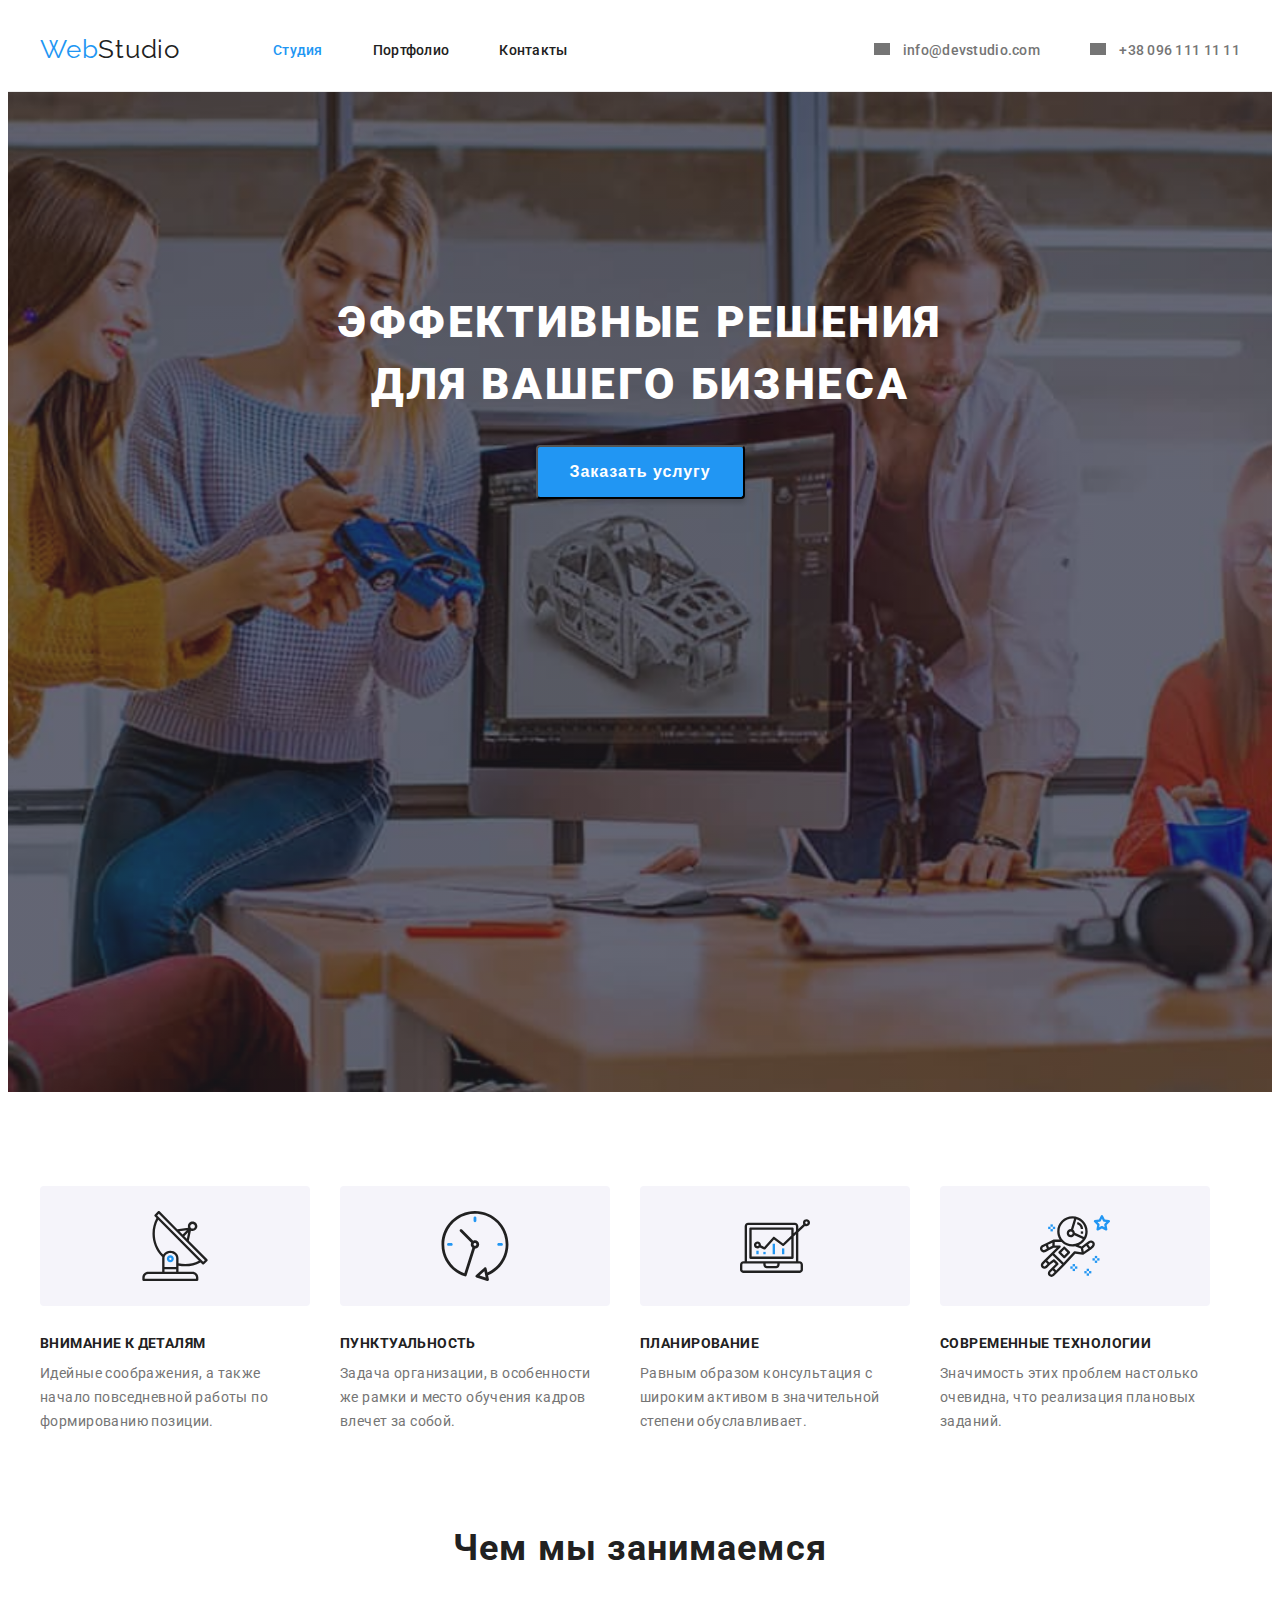
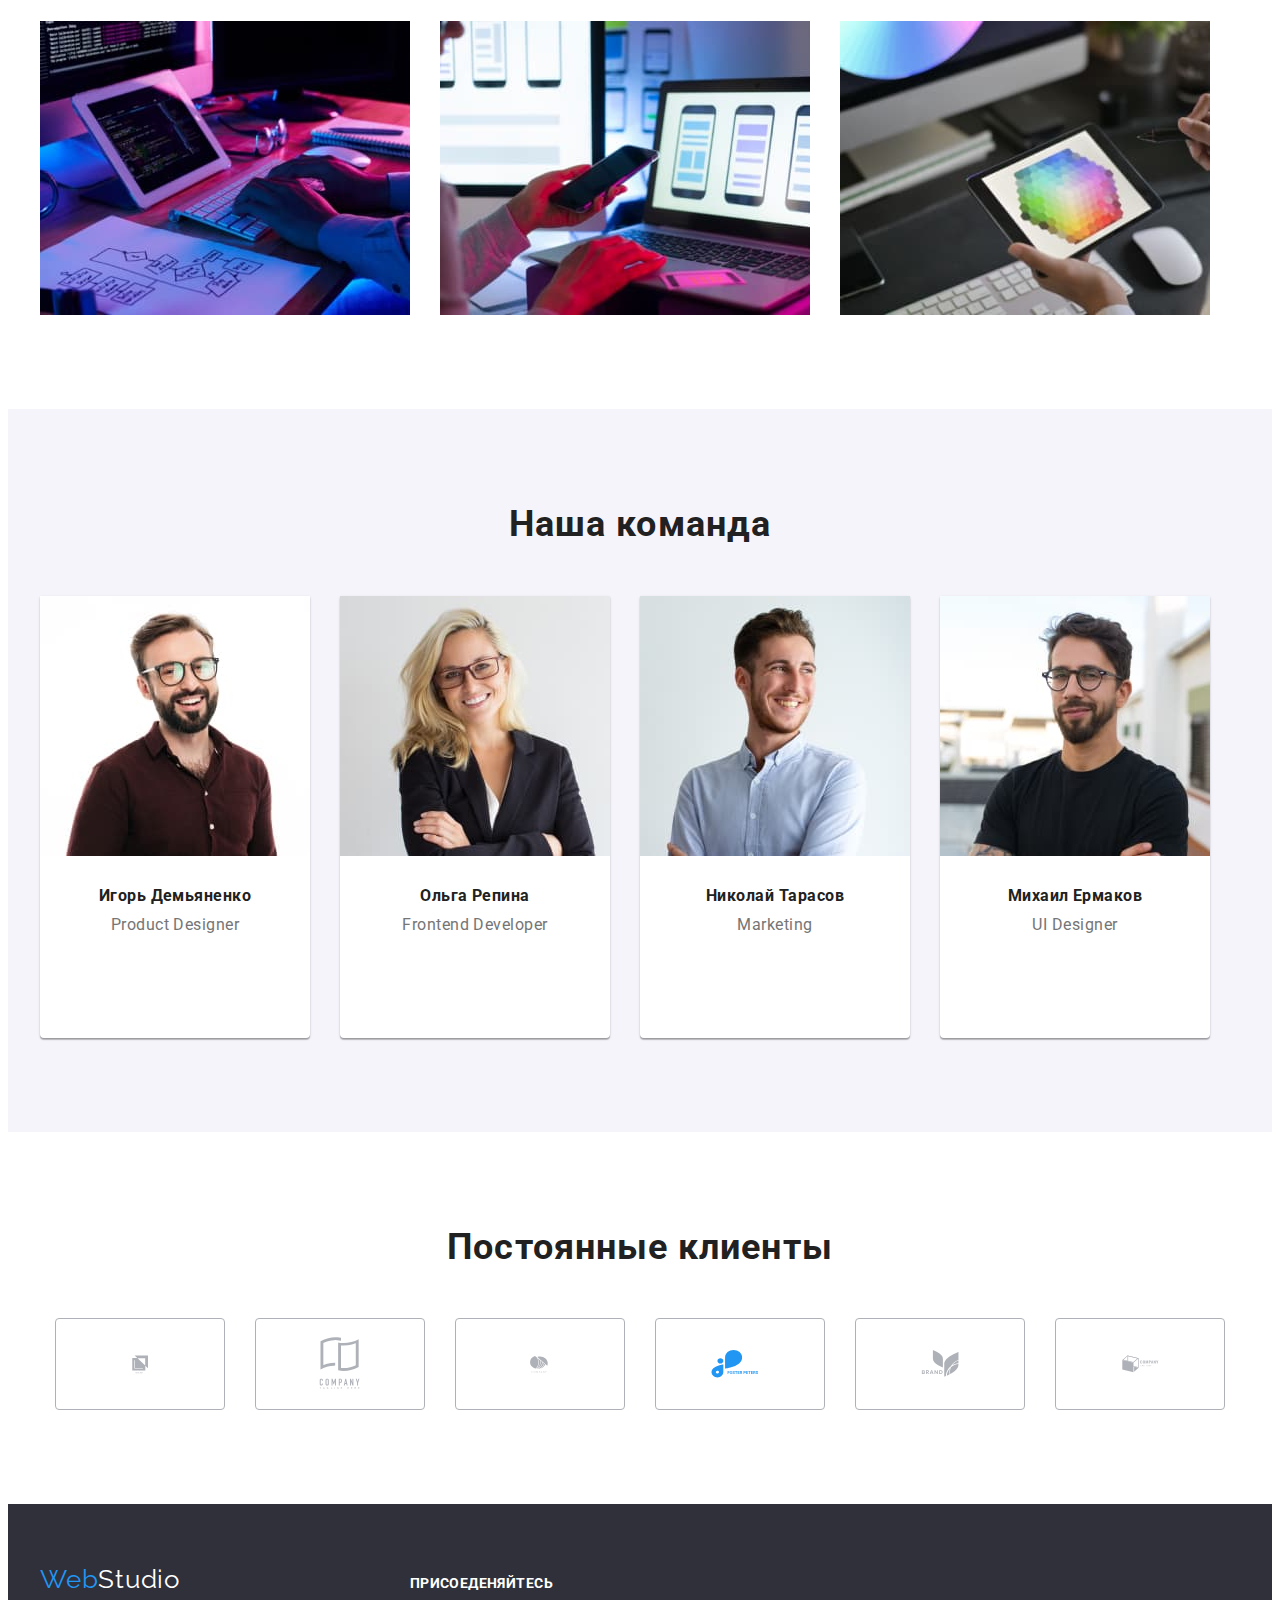
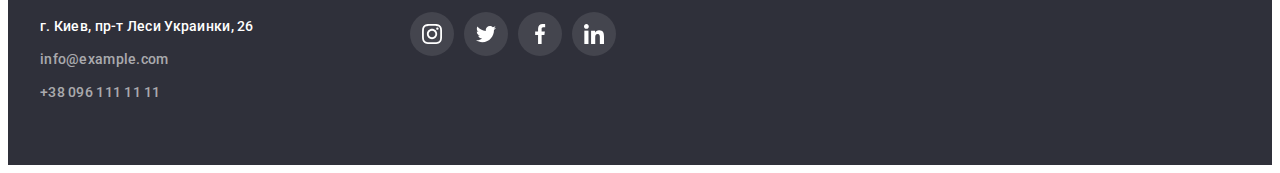
==== commit f816a6fe: "Update index.html" ====
--- a/index.html
+++ b/index.html
@@ -403,7 +403,7 @@
             </li>
             <li class="main-clients-list">
               <a href="" class="main-web main-clients-icon"
-                ><svg class="" width="93.79" height="43.93">
+                ><svg class="" width="41" height="46.7">
                   <use
                     class="logo-items"
                     href="./images/symbol-defs.svg#icon-Logo5"
--- a/css/styles.css
+++ b/css/styles.css
@@ -623,7 +623,7 @@
 }
 
 .team-soc-svg {
-  fill: #afb1b8;
+  fill: #ffffff;
 }
 
 .team-soc-link:hover,
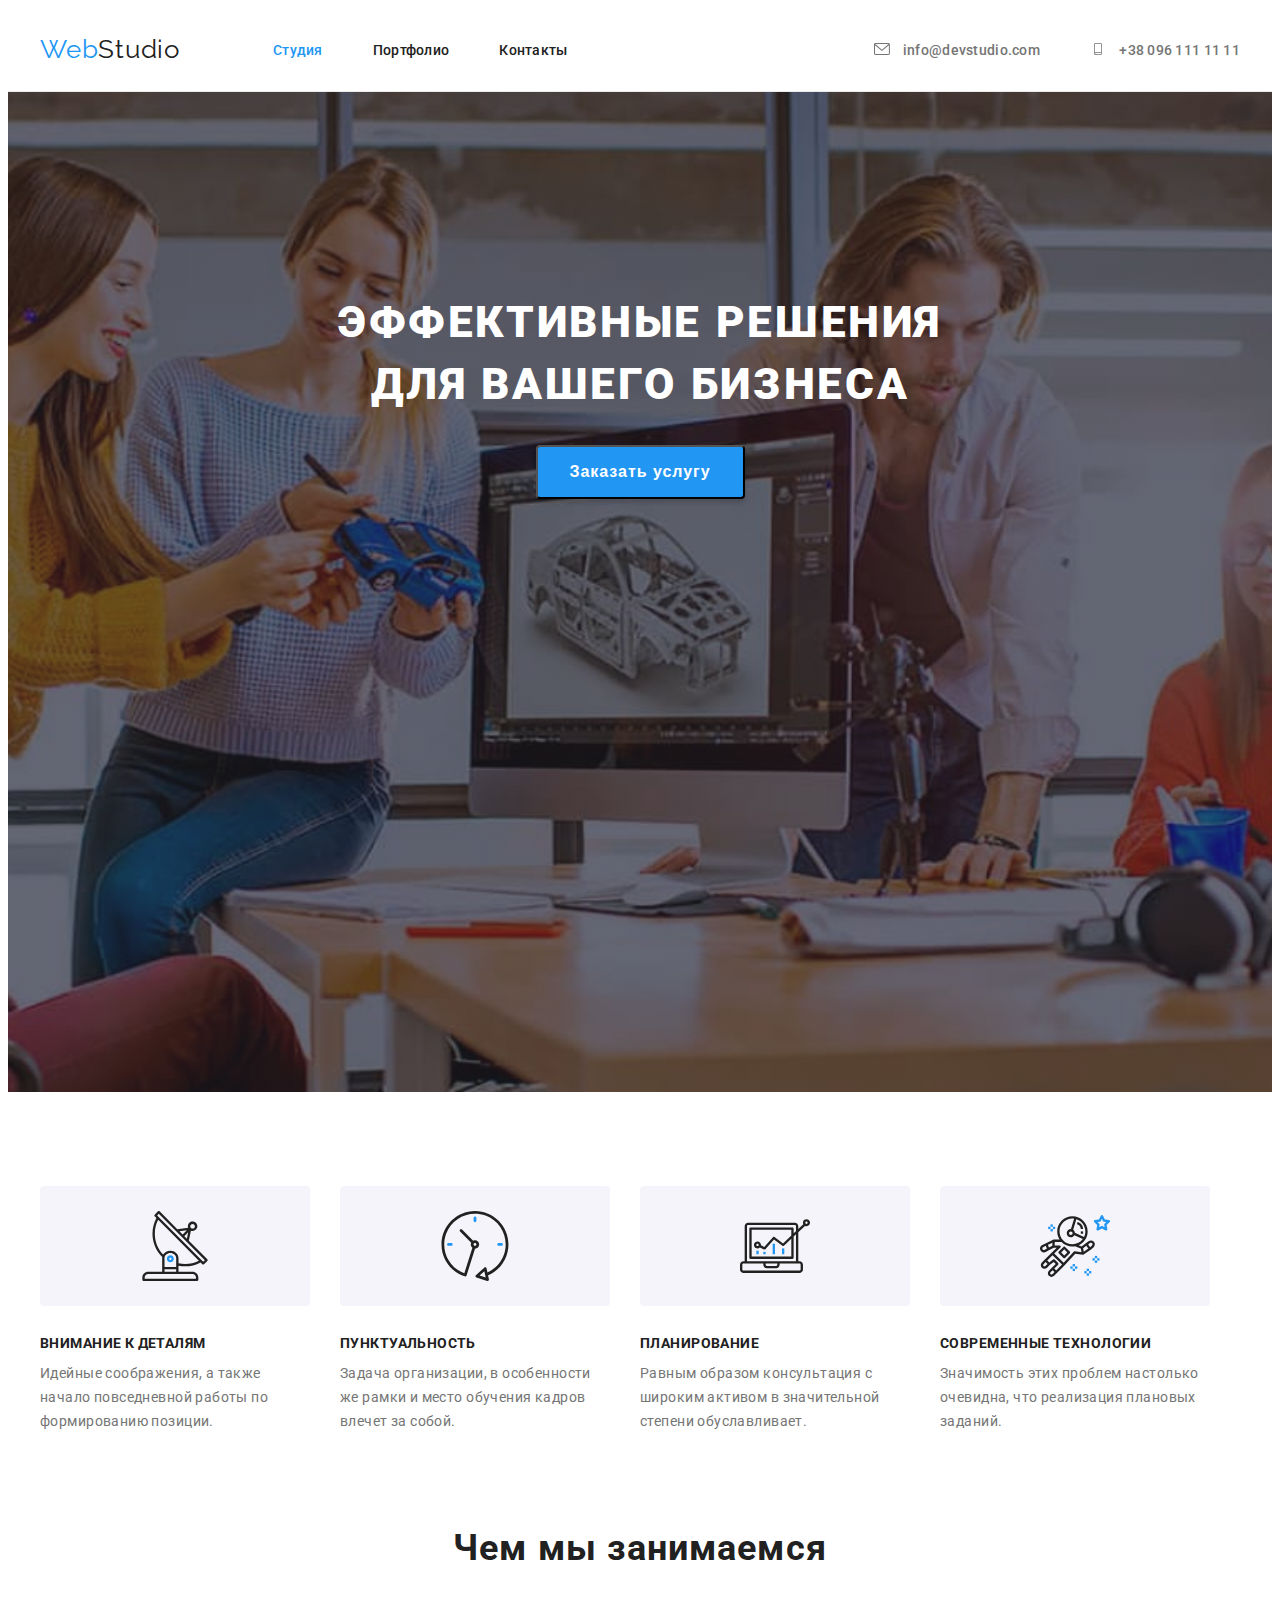
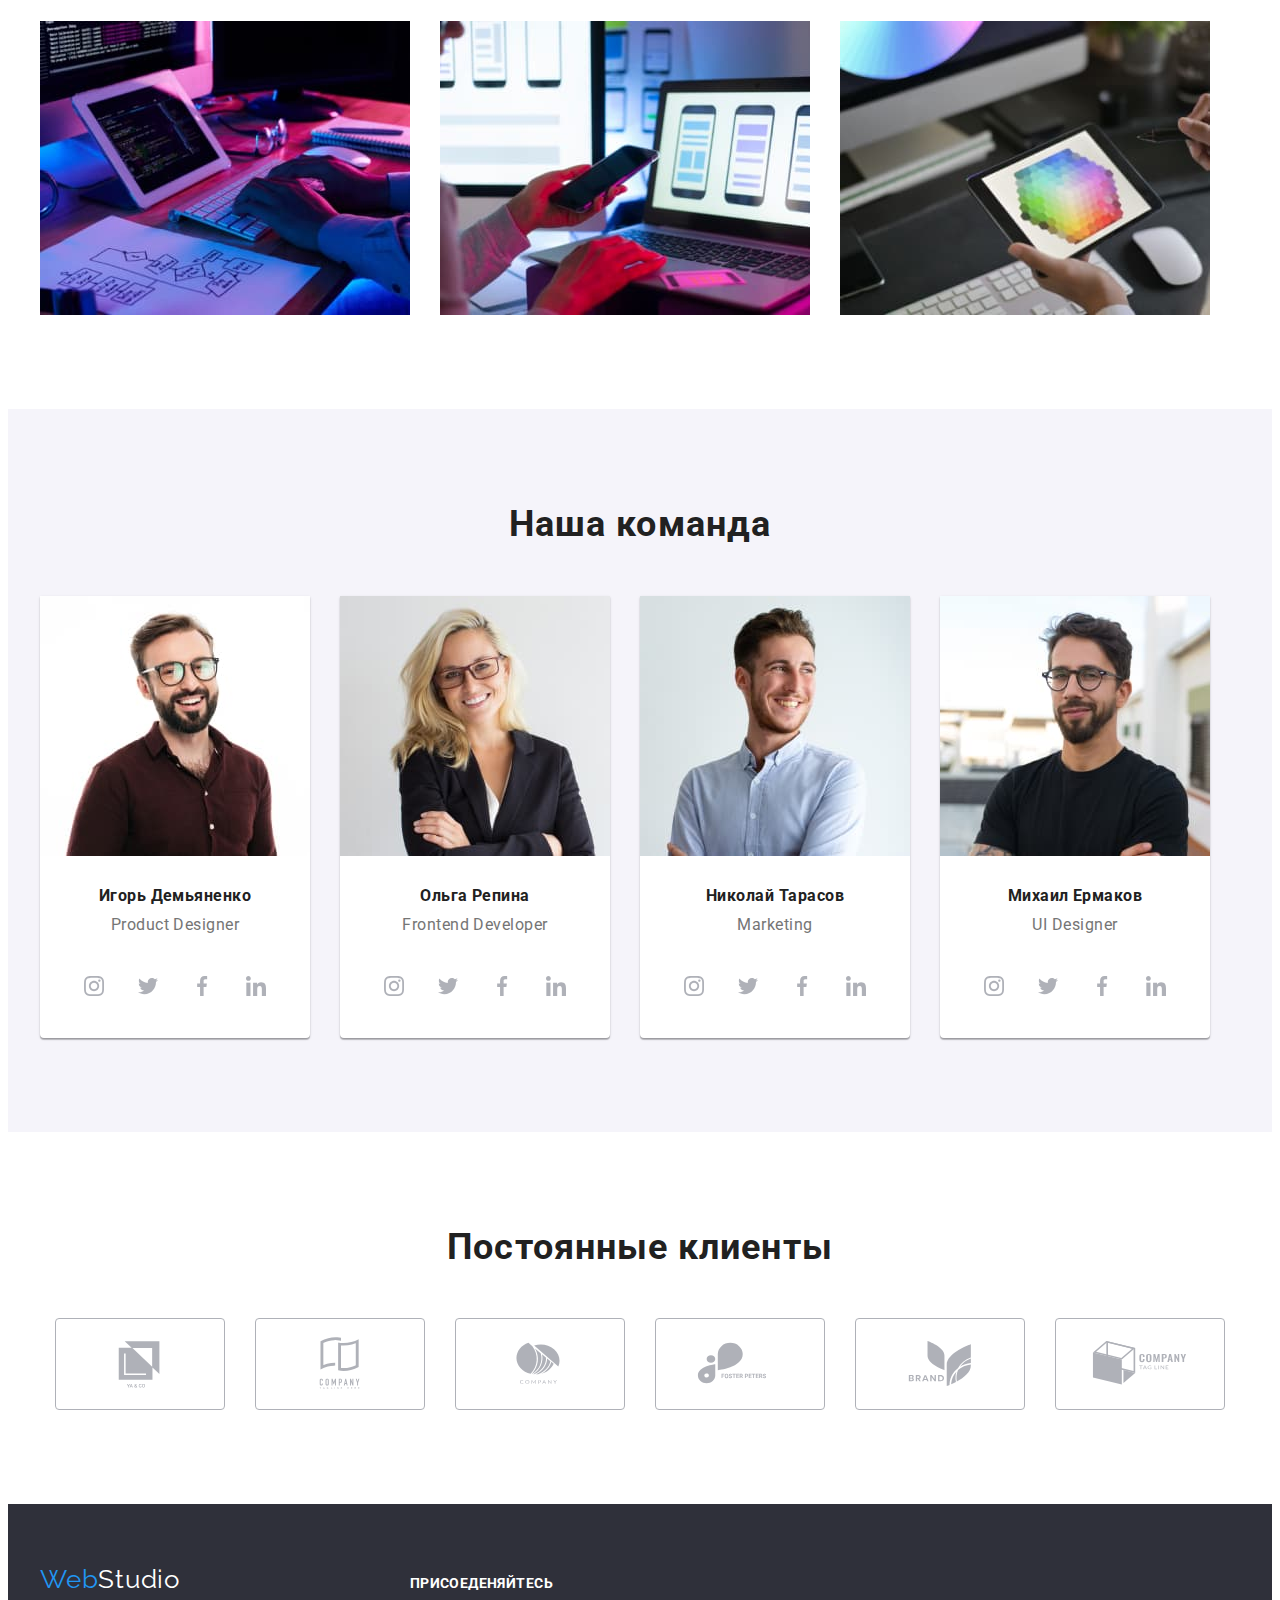
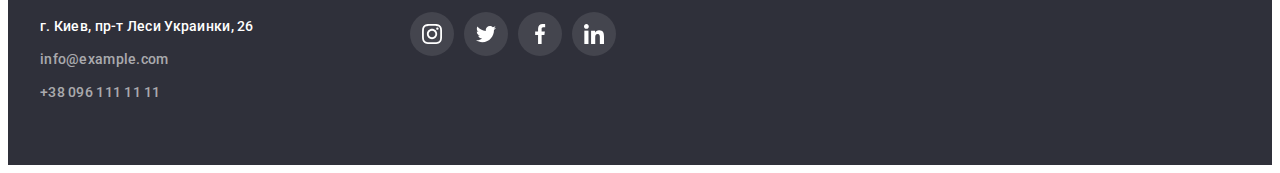
==== commit dc12bb69: "Домашня робота" ====
--- a/index.html
+++ b/index.html
@@ -49,7 +49,7 @@
           <li class="header-info-margin icon-email">
             <a class="header-contakty a conatakt header-mail" href="mailto:">
               <svg class="email" width="16" height="12">
-                <use href="./images/symbol-defs.svg#icon-E-mail"></use>
+                <use href="./images/symbol-defs.svg#icon-envelope"></use>
               </svg>
               info@devstudio.com</a
             >
@@ -361,7 +361,7 @@
           <ul class="list main-clients-flex">
             <li class="main-clients-list">
               <a href="" class="main-web main-clients-icon"
-                ><svg class="" width="41" height="46.7">
+                ><svg class="" width="106" height="60">
                   <use href="./images/symbol-defs.svg#icon-Logo"></use></svg
               ></a>
             </li>
@@ -376,7 +376,7 @@
             </li>
             <li class="main-clients-list">
               <a href="" class="main-web main-clients-icon"
-                ><svg class="" width="43.46" height="41.18">
+                ><svg class="" width="106" height="60">
                   <use
                     class="logo-items"
                     href="./images/symbol-defs.svg#icon-Logo2"
@@ -385,7 +385,7 @@
             </li>
             <li class="main-clients-list">
               <a href="" class="main-web main-clients-icon"
-                ><svg class="" width="84.44" height="40.62">
+                ><svg class="" width="106" height="60">
                   <use
                     class="logo-items"
                     href="./images/symbol-defs.svg#icon-Logo3"
@@ -394,7 +394,7 @@
             </li>
             <li class="main-clients-list">
               <a href="" class="main-web main-clients-icon"
-                ><svg class="" width="62.54" height="45.43">
+                ><svg class="" width="106" height="60">
                   <use
                     class="logo-items"
                     href="./images/symbol-defs.svg#icon-Logo4"
@@ -403,7 +403,7 @@
             </li>
             <li class="main-clients-list">
               <a href="" class="main-web main-clients-icon"
-                ><svg class="" width="41" height="46.7">
+                ><svg class="" width="106" height="60">
                   <use
                     class="logo-items"
                     href="./images/symbol-defs.svg#icon-Logo5"
--- a/css/styles.css
+++ b/css/styles.css
@@ -74,9 +74,6 @@
   letter-spacing: 0.03em;
 }
 
-/* .section-avto {
-  margin: auto;
-} */
 /* --------------------------------------------------------------general------------------------------------------------------------ */
 .general {
   font-family: inherit;
@@ -215,6 +212,9 @@
   margin-left: 50px;
 }
 
+.email {
+  margin-right: 10px;
+}
 /* -----------------------------------------------------------------hero-------------------------------------------------------- */
 .hero {
   padding-top: 200px;
@@ -265,6 +265,7 @@
   color: var(--header-color);
 }
 /* --------------------------------------------------------------main------------------------------------------------------------ */
+
 .main-bottom {
   padding-bottom: 94px;
 }
@@ -339,6 +340,45 @@
   margin-bottom: 30px;
 }
 
+.main-clients-icon:hover,
+.main-clients-icon:focus {
+  fill: #2196f3;
+}
+
+.main-clients-icon:hover,
+.main-clients-icon:focus {
+  border: 1px solid #2196f3;
+}
+
+.main-clients {
+  padding: 94px 0;
+}
+
+.main-clients-flex {
+  display: flex;
+  justify-content: center;
+}
+
+.main-clients-list + .main-clients-list {
+  margin-left: 30px;
+}
+
+.main-clients-icon {
+  fill: #afb1b8;
+}
+
+.main-web {
+  width: 170px;
+  height: 92px;
+  display: flex;
+  justify-content: center;
+  align-items: center;
+  border: 1px solid #afb1b8;
+  box-sizing: border-box;
+  border-radius: 4px;
+  cursor: pointer;
+}
+
 /* --------------------------------------------------------------team------------------------------------------------------------ */
 
 .team {
@@ -393,6 +433,39 @@
   letter-spacing: 0.03em;
 
   color: var(--team-profession);
+}
+
+.team-foto-item {
+  display: flex;
+  justify-content: center;
+  margin-bottom: 30px;
+}
+
+.team-foto-ikon + .team-foto-ikon {
+  margin-left: 10px;
+}
+
+.team-soc-link {
+  width: 44px;
+  height: 44px;
+  border-radius: 50px;
+  display: flex;
+  justify-content: center;
+  align-items: center;
+}
+
+.team-soc-svg {
+  fill: #afb1b8;
+}
+
+.team-soc-link:hover,
+.team-soc-link:focus {
+  background-color: #2196f3;
+}
+
+.team-soc-link:hover .team-soc-svg,
+.team-soc-link:focus .team-soc-svg {
+  fill: #ffffff;
 }
 
 /* ----------------------------------------------------------------footer-------------------------------------------------------------- */
@@ -510,10 +583,6 @@
     1px 4px 6px rgba(0, 0, 0, 0.16);
 }
 
-/* .portfolio-padding {
-  padding-bottom: 94px;
-} */
-
 .portfolio-text {
   font-family: inherit;
   font-size: 18px;
@@ -535,6 +604,12 @@
 
 .portfolio-kont {
   color: var(--header-color);
+}
+
+.portfolio-list-test {
+  padding-top: 20px;
+  padding-bottom: 20px;
+  padding-left: 24px;
 }
 
 .button:button {
@@ -562,6 +637,11 @@
   margin-right: 0;
 }
 
+.flex-box:hover {
+  box-shadow: 0px 1px 1px rgba(0, 0, 0, 0.12), 0px 4px 4px rgba(0, 0, 0, 0.06),
+    1px 4px 6px rgba(0, 0, 0, 0.16);
+}
+
 .border-box {
   border: 1px solid #eeeeee;
   margin-right: 30px;
@@ -569,12 +649,6 @@
 
 .text-box {
   margin-bottom: 4px;
-}
-
-.portfolio-list-test {
-  padding-top: 20px;
-  padding-bottom: 20px;
-  padding-left: 24px;
 }
 
 /* ----------------------------overlay-------------------------------------- */
@@ -603,38 +677,73 @@
   background-image: url("../images/instagram.svg");
 }
 
-.team-foto-item {
+.footer-text {
+  margin-bottom: 20px;
+}
+
+.footer-link + .footer-link {
+  margin-left: 10px;
+}
+
+.footer-social {
+  margin-bottom: 20px;
+
+  font-family: "Roboto";
+  font-style: normal;
+  font-weight: 700;
+  font-size: 14px;
+  line-height: 1.14;
+  letter-spacing: 0.03em;
+  text-transform: uppercase;
+
+  color: #ffffff;
+}
+
+.footer > .container {
+  display: flex;
+  align-items: baseline;
+}
+
+.footer-modern {
+  margin-right: 156px;
+}
+
+.footer-cont {
   display: flex;
   justify-content: center;
-  margin-bottom: 30px;
-}
-
-.team-foto-ikon + .team-foto-ikon {
+}
+
+.footer-emazing + .footer-emazing {
   margin-left: 10px;
 }
 
-.team-soc-link {
+.footer-social-link {
+  background: rgba(255, 255, 255, 0.1);
+  border-radius: 50%;
+}
+
+.footer-color-icon {
+  fill: #ffffff;
+}
+
+.logo-items {
+  background-color: currentColor;
+}
+
+.social-links {
+  fill: #ffffff;
   width: 44px;
   height: 44px;
-  border-radius: 50px;
+  border-radius: 50%;
   display: flex;
   justify-content: center;
   align-items: center;
-}
-
-.team-soc-svg {
-  fill: #ffffff;
-}
-
-.team-soc-link:hover,
-.team-soc-link:focus {
+  cursor: pointer;
+}
+
+.social-links:hover,
+.social-links:focus {
   background-color: #2196f3;
-  fill: #ffffff;
-}
-
-.email {
-  margin-right: 10px;
-  background-color: currentColor;
 }
 
 .clients {
@@ -650,110 +759,3 @@
 
   color: #212121;
 }
-
-.main-clients {
-  padding: 94px 0;
-}
-
-.main-clients-flex {
-  display: flex;
-  justify-content: center;
-}
-
-.main-clients-list + .main-clients-list {
-  margin-left: 30px;
-}
-
-.main-clients-list:hover,
-.main-clients-list:focus {
-  color: #ffffff;
-}
-
-.main-clients-icon {
-  fill: #afb1b8;
-}
-
-.main-web {
-  width: 170px;
-  height: 92px;
-  display: flex;
-  justify-content: center;
-  align-items: center;
-  border: 1px solid #afb1b8;
-  box-sizing: border-box;
-  border-radius: 4px;
-  cursor: pointer;
-}
-
-.footer-text {
-  margin-bottom: 20px;
-}
-
-.footer-link + .footer-link {
-  margin-left: 10px;
-}
-
-.footer-social {
-  margin-bottom: 20px;
-
-  font-family: "Roboto";
-  font-style: normal;
-  font-weight: 700;
-  font-size: 14px;
-  line-height: 1.14;
-  letter-spacing: 0.03em;
-  text-transform: uppercase;
-
-  color: #ffffff;
-}
-
-.footer > .container {
-  display: flex;
-  align-items: baseline;
-}
-
-.footer-modern {
-  margin-right: 156px;
-}
-
-.footer-cont {
-  display: flex;
-  justify-content: center;
-}
-
-.footer-emazing + .footer-emazing {
-  margin-left: 10px;
-}
-
-.footer-social-link {
-  background: rgba(255, 255, 255, 0.1);
-  border-radius: 50%;
-}
-.social-links {
-  fill: #ffffff;
-  width: 44px;
-  height: 44px;
-  border-radius: 50%;
-  display: flex;
-  justify-content: center;
-  align-items: center;
-  cursor: pointer;
-}
-
-.social-links:hover,
-.social-links:focus {
-  background-color: #2196f3;
-}
-
-.footer-color-icon {
-  fill: #ffffff;
-}
-
-.main-clients-icon:hover,
-.main-clients-icon:focus {
-  border: 1px solid #2196f3;
-}
-
-.logo-items {
-  background-color: currentColor;
-}
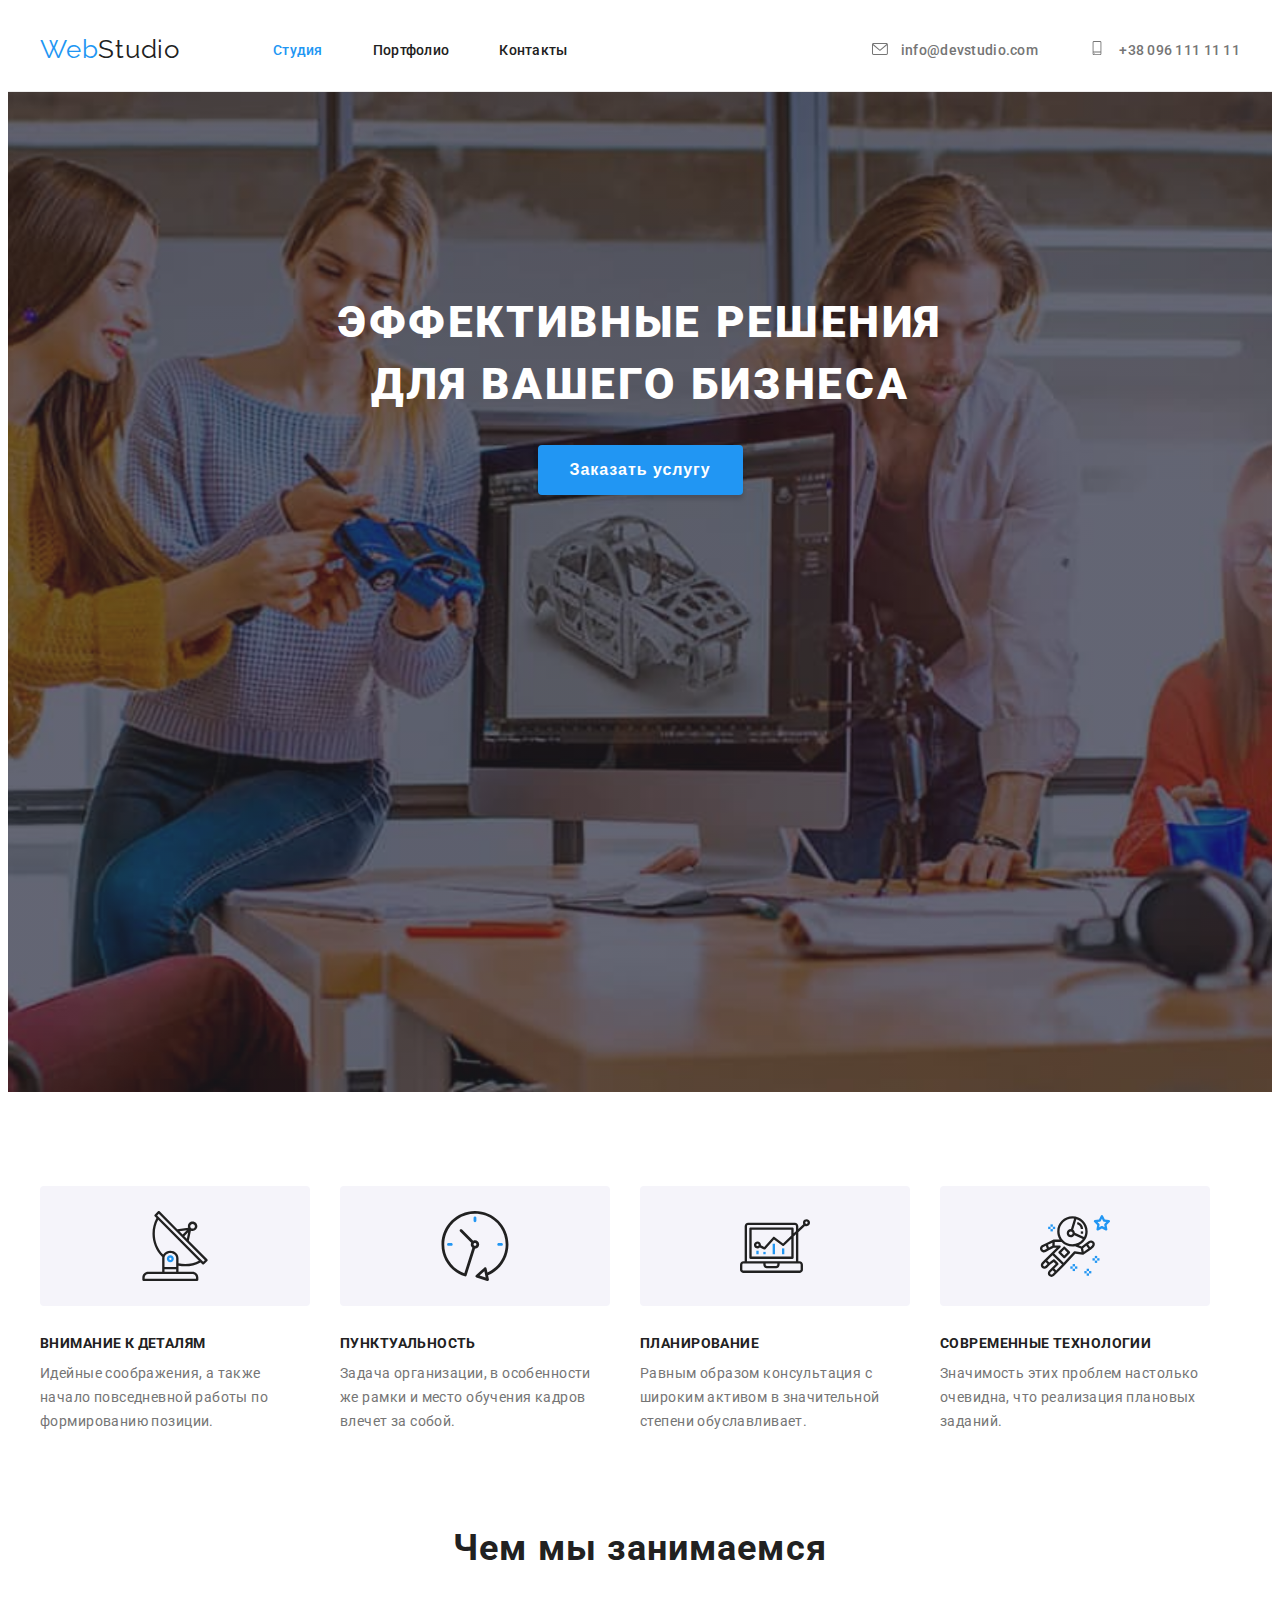
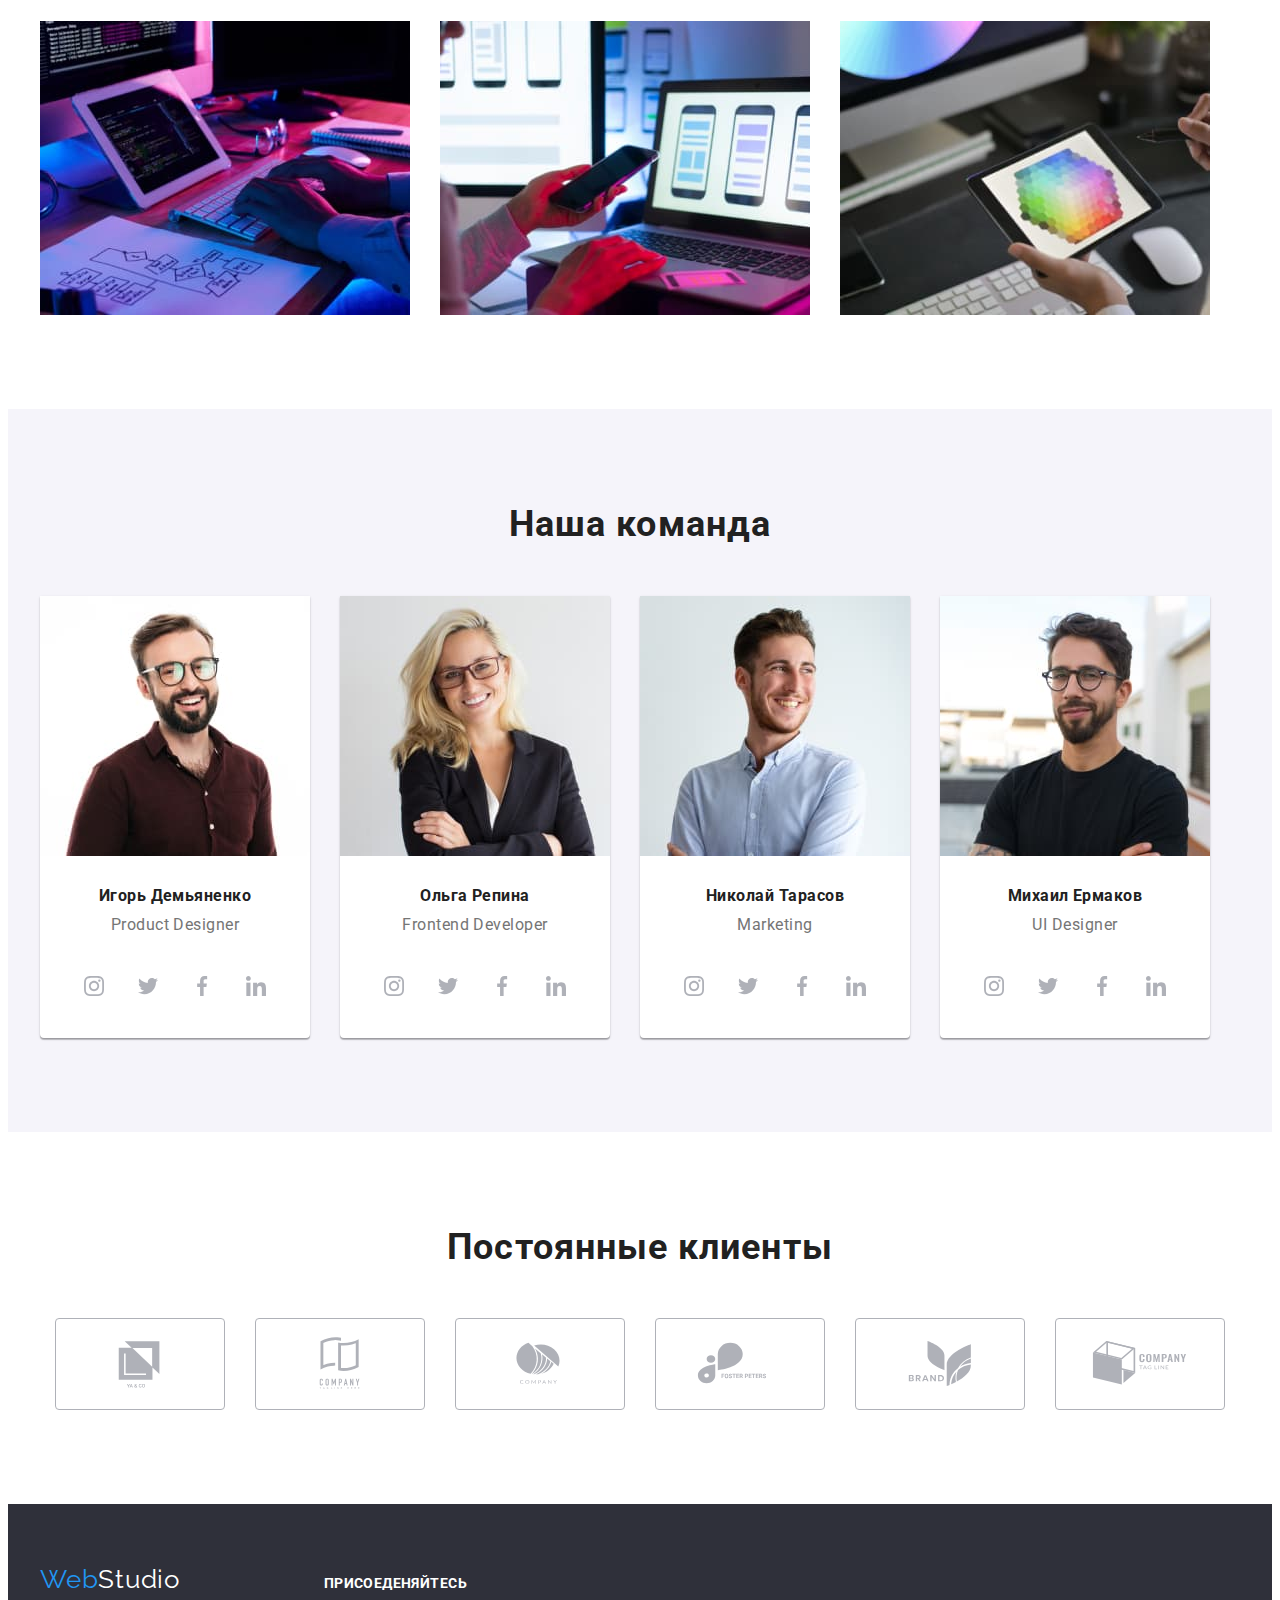
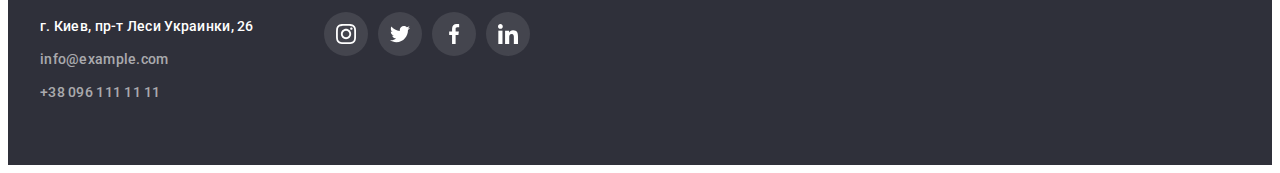
==== commit 5f56656f: "Homework" ====
--- a/index.html
+++ b/index.html
@@ -46,8 +46,8 @@
           </ul>
         </nav>
         <ul class="list container-flex header-email">
-          <li class="header-info-margin icon-email">
-            <a class="header-contakty a conatakt header-mail" href="mailto:">
+          <li class="header-info-margin">
+            <a class="header-contakty a" href="mailto:">
               <svg class="email" width="16" height="12">
                 <use href="./images/symbol-defs.svg#icon-envelope"></use>
               </svg>
@@ -56,7 +56,7 @@
           </li>
           <li class="header-info-margin header-tele">
             <a class="header-contakty a header-tel" href="tel:+380961111111">
-              <svg class="email" width="16" height="12">
+              <svg class="email" width="18" height="14">
                 <use href="./images/symbol-defs.svg#icon-smartphone"></use>
               </svg>
               +38 096 111 11 11</a
--- a/css/styles.css
+++ b/css/styles.css
@@ -192,6 +192,10 @@
   color: var(--hover-focus);
 }
 
+.email {
+  fill: currentColor;
+}
+
 .header-stydia {
   margin-left: 93px;
 }
@@ -249,6 +253,7 @@
   background: var(--header-logo-styles);
   box-shadow: 0px 4px 4px rgba(0, 0, 0, 0.15);
   border-radius: 4px;
+  border: none;
 }
 
 .hero-btn-text {
@@ -550,6 +555,13 @@
   color: #ffffff;
 }
 
+.portfolio-btn:hover,
+.portfolio-btn:focus {
+  box-shadow: 0px 3px 1px rgba(0, 0, 0, 0.1), 0px 1px 2px rgba(0, 0, 0, 0.08),
+    0px 2px 2px rgba(0, 0, 0, 0.12);
+  border-radius: 4px;
+}
+
 .portfolio {
   color: var(--portfolio);
 }
@@ -642,8 +654,14 @@
     1px 4px 6px rgba(0, 0, 0, 0.16);
 }
 
+/* .flex-shadow:hover,
+.flex-shadow:focus {
+  box-shadow: 0px 1px 1px rgba(0, 0, 0, 0.12), 0px 4px 4px rgba(0, 0, 0, 0.06),
+    1px 4px 6px rgba(0, 0, 0, 0.16);
+} */
+
 .border-box {
-  border: 1px solid #eeeeee;
+  border-bottom: 1px solid #eeeeee;
   margin-right: 30px;
 }
 
@@ -705,7 +723,7 @@
 }
 
 .footer-modern {
-  margin-right: 156px;
+  margin-right: 70px;
 }
 
 .footer-cont {
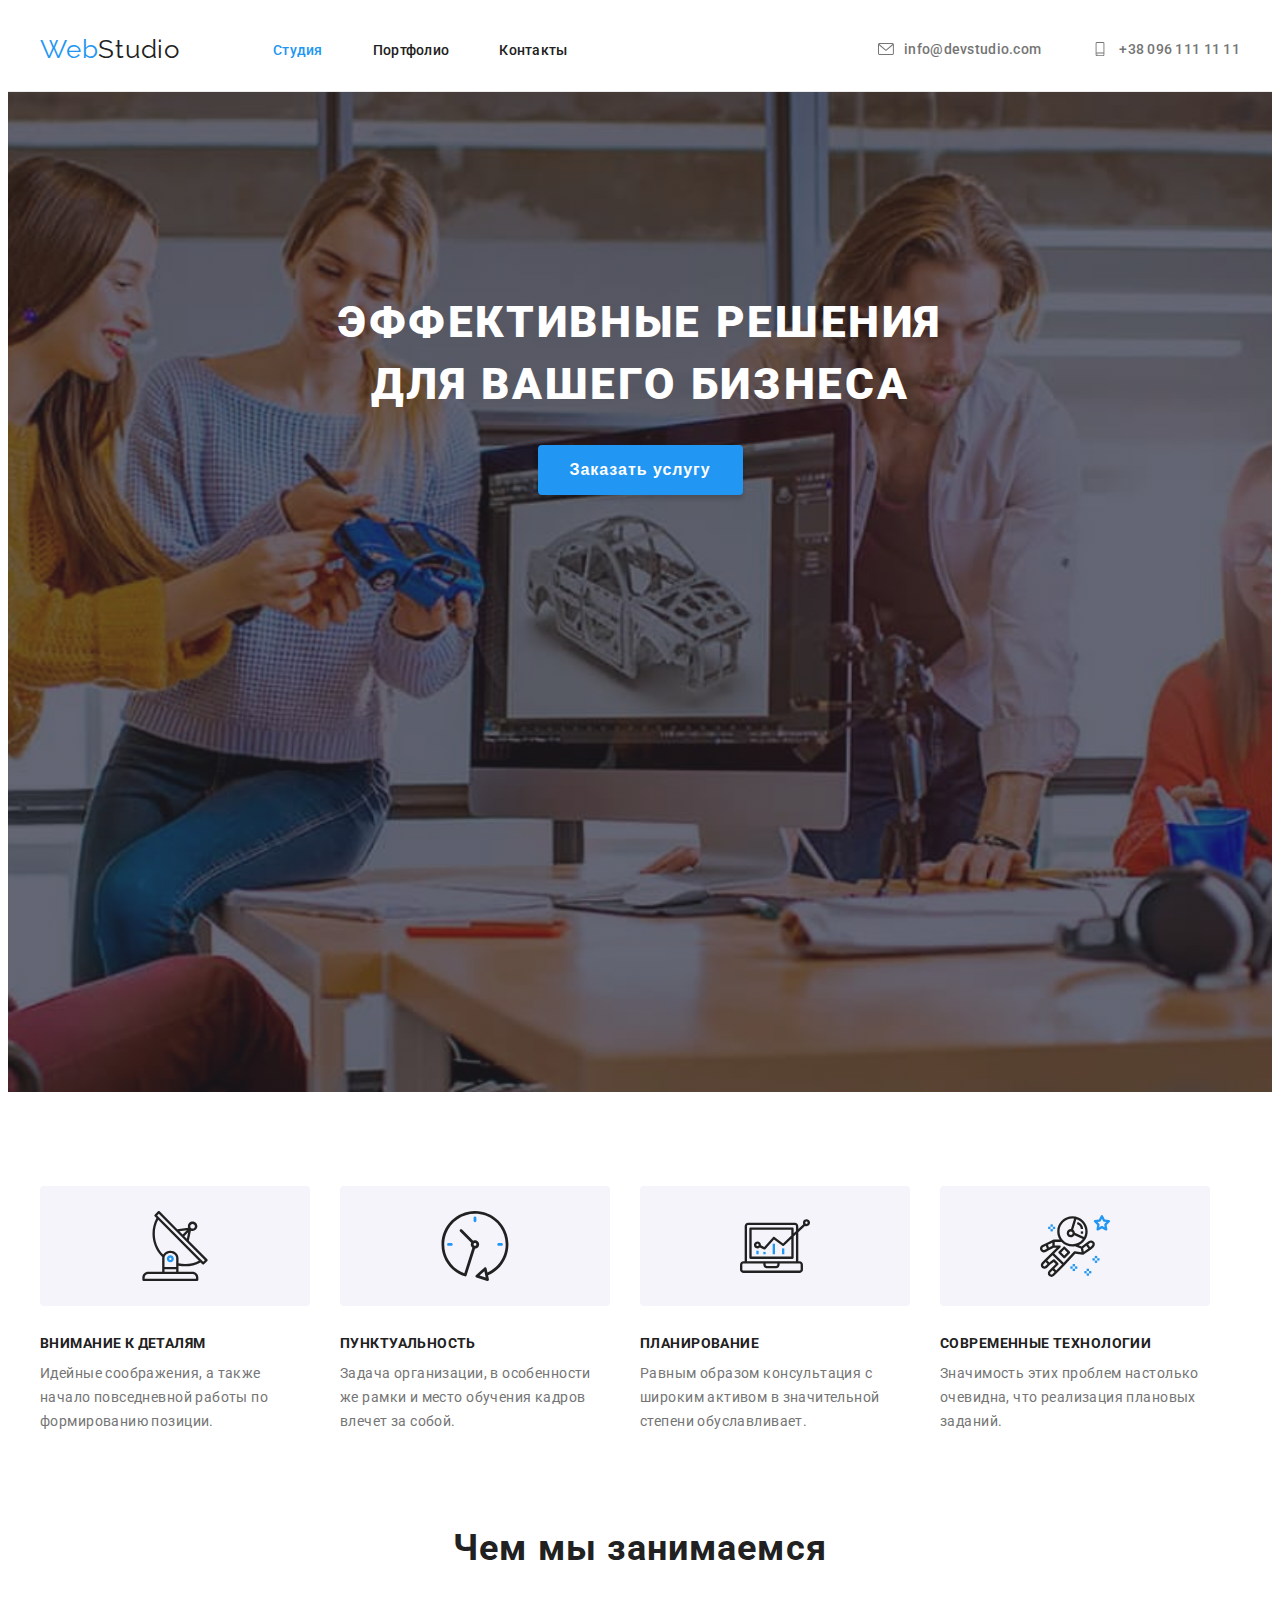
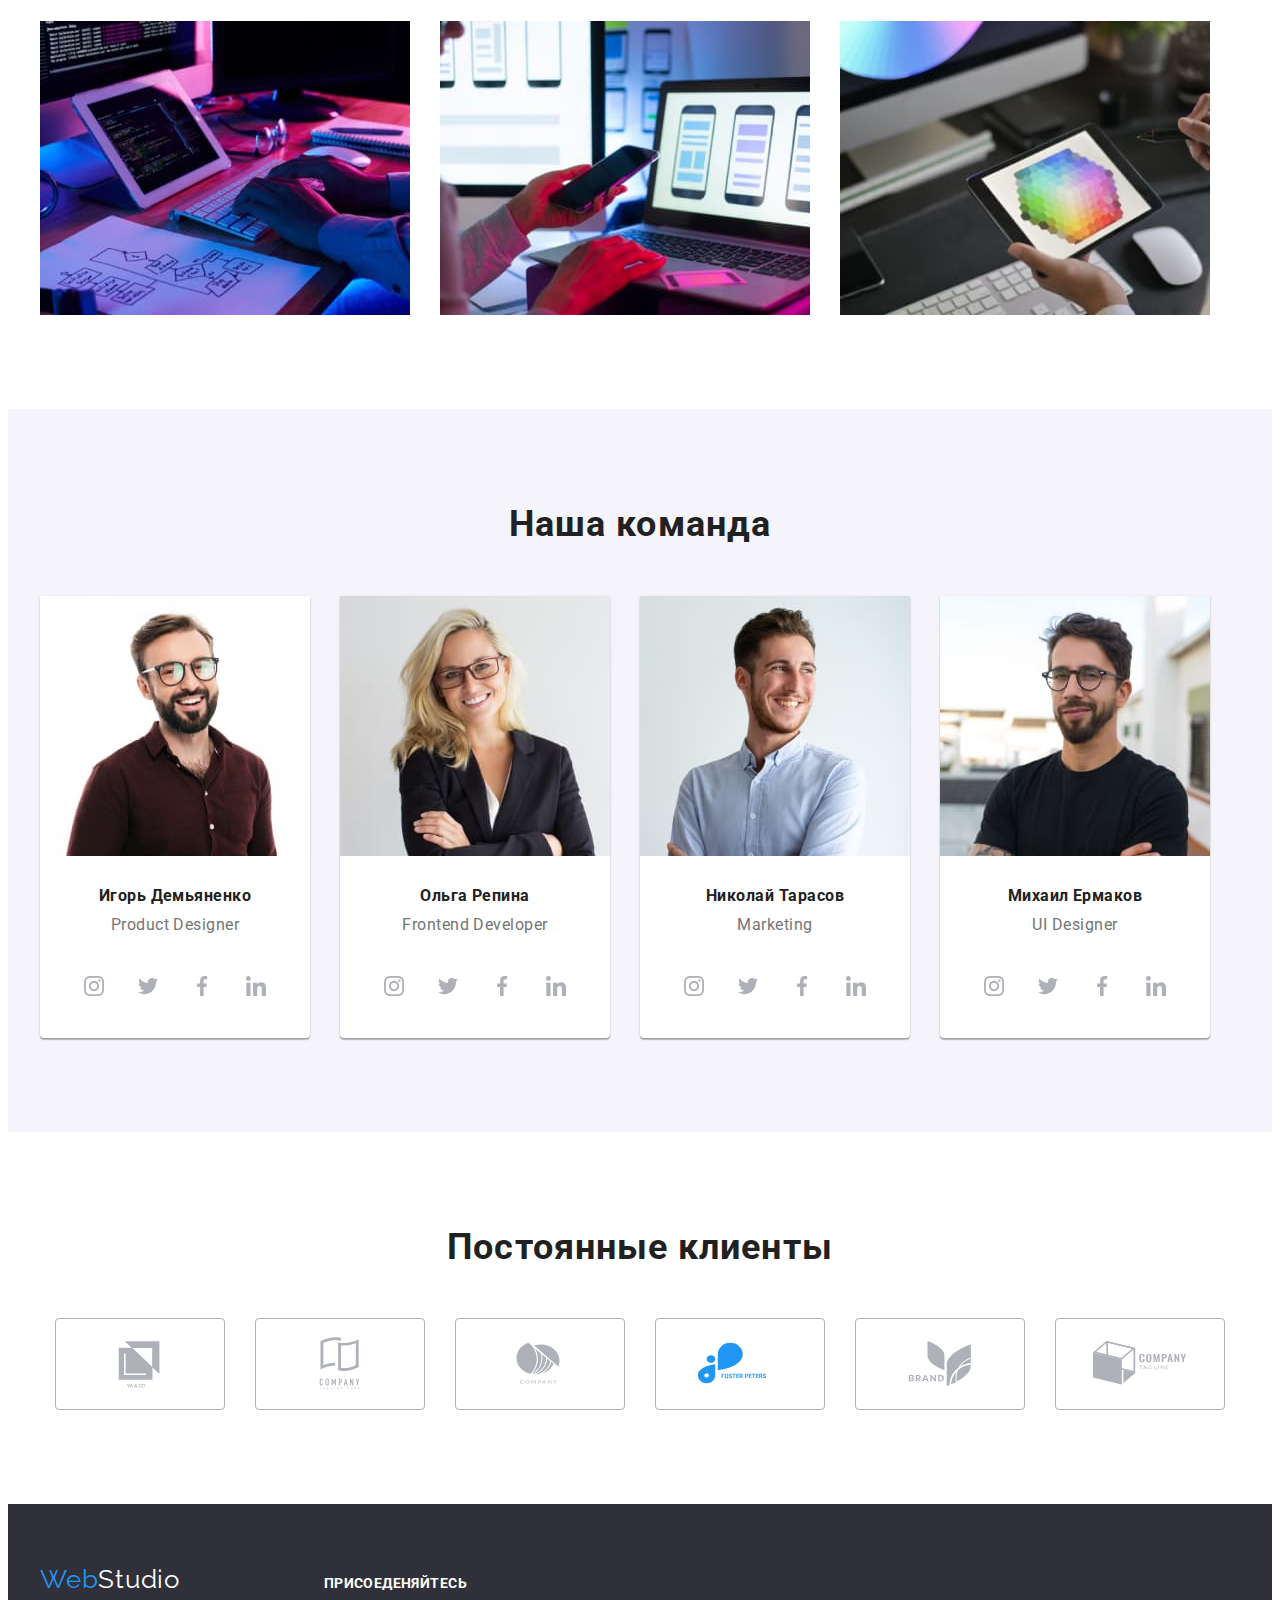
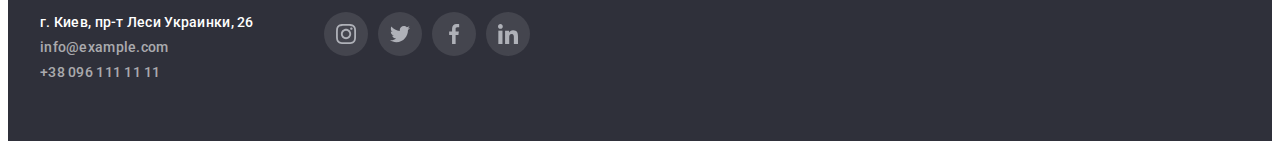
==== commit a19ecf2d: "goit-markup-hw-05" ====
--- a/index.html
+++ b/index.html
@@ -482,6 +482,12 @@
           </div>
         </div>
       </footer>
+
+      <div class="backdrop is-hidden">
+        <div class="modal">
+          <bottom>Закрыть</bottom>
+        </div>
+      </div>
     </main>
   </body>
 </html>
--- a/css/styles.css
+++ b/css/styles.css
@@ -178,6 +178,9 @@
 }
 
 .header-contakty {
+  display: flex;
+  align-items: center;
+
   font-family: inherit;
   font-weight: 500;
   font-size: 14px;
@@ -601,7 +604,7 @@
   line-height: 2;
   letter-spacing: 0.06em;
 
-  color: var(--items);
+  color: var(--header-items);
 }
 
 .portfolio-list {
@@ -611,7 +614,7 @@
   line-height: 1, 8;
   letter-spacing: 0.03em;
 
-  color: var(--contakty);
+  color: var(--contacty);
 }
 
 .portfolio-kont {
@@ -649,16 +652,38 @@
   margin-right: 0;
 }
 
-.flex-box:hover {
-  box-shadow: 0px 1px 1px rgba(0, 0, 0, 0.12), 0px 4px 4px rgba(0, 0, 0, 0.06),
-    1px 4px 6px rgba(0, 0, 0, 0.16);
-}
-
-/* .flex-shadow:hover,
+.flex-shadow {
+  display: block;
+}
+
+.flex-shadow:hover,
 .flex-shadow:focus {
   box-shadow: 0px 1px 1px rgba(0, 0, 0, 0.12), 0px 4px 4px rgba(0, 0, 0, 0.06),
     1px 4px 6px rgba(0, 0, 0, 0.16);
-} */
+}
+
+.produkt-thumb {
+  position: relative;
+}
+
+.produkt-thumb:hover::before {
+  opacity: 1;
+}
+
+.produkt-thumb::before {
+  padding: 63px 24px;
+  /* top: 50%;
+  left: 50%;
+  transform: translate(-50%, -50%); */
+  position: absolute;
+  display: inline-block;
+  content: "Ресурс предлагает комплексные предложения с разным уровнем функционала и сервисов. Все это позволит посетителю получить исчерпывающие сведения о компании или частном лице.";
+  width: 100%;
+  height: 100%;
+  background: rgba(33, 150, 243, 0.9);
+  color: #ffffff;
+  opacity: 0;
+}
 
 .border-box {
   border-bottom: 1px solid #eeeeee;
@@ -777,3 +802,41 @@
 
   color: #212121;
 }
+
+.backdrop {
+  position: fixed;
+  top: 0;
+  left: 0;
+  width: 100%;
+  height: 100%;
+
+  background-color: rgba(0, 255, 255, 0.221);
+}
+
+.backdrop.is-hidden {
+  opacity: 0;
+  pointer-events: none;
+}
+
+.modal {
+  position: absolute;
+  top: 50%;
+  left: 50%;
+  transform: translate(-50%, -50%);
+
+  min-height: 400px;
+  min-width: 600px;
+
+  background-color: #ffffff;
+}
+
+/* .close-window {
+  position: absolute;
+  width: 30px;
+  height: 30px;
+  left: 1026px;
+  top: 229px;
+
+  background: #ffffff;
+  border: 1px solid rgba(0, 0, 0, 0.1);
+} */
